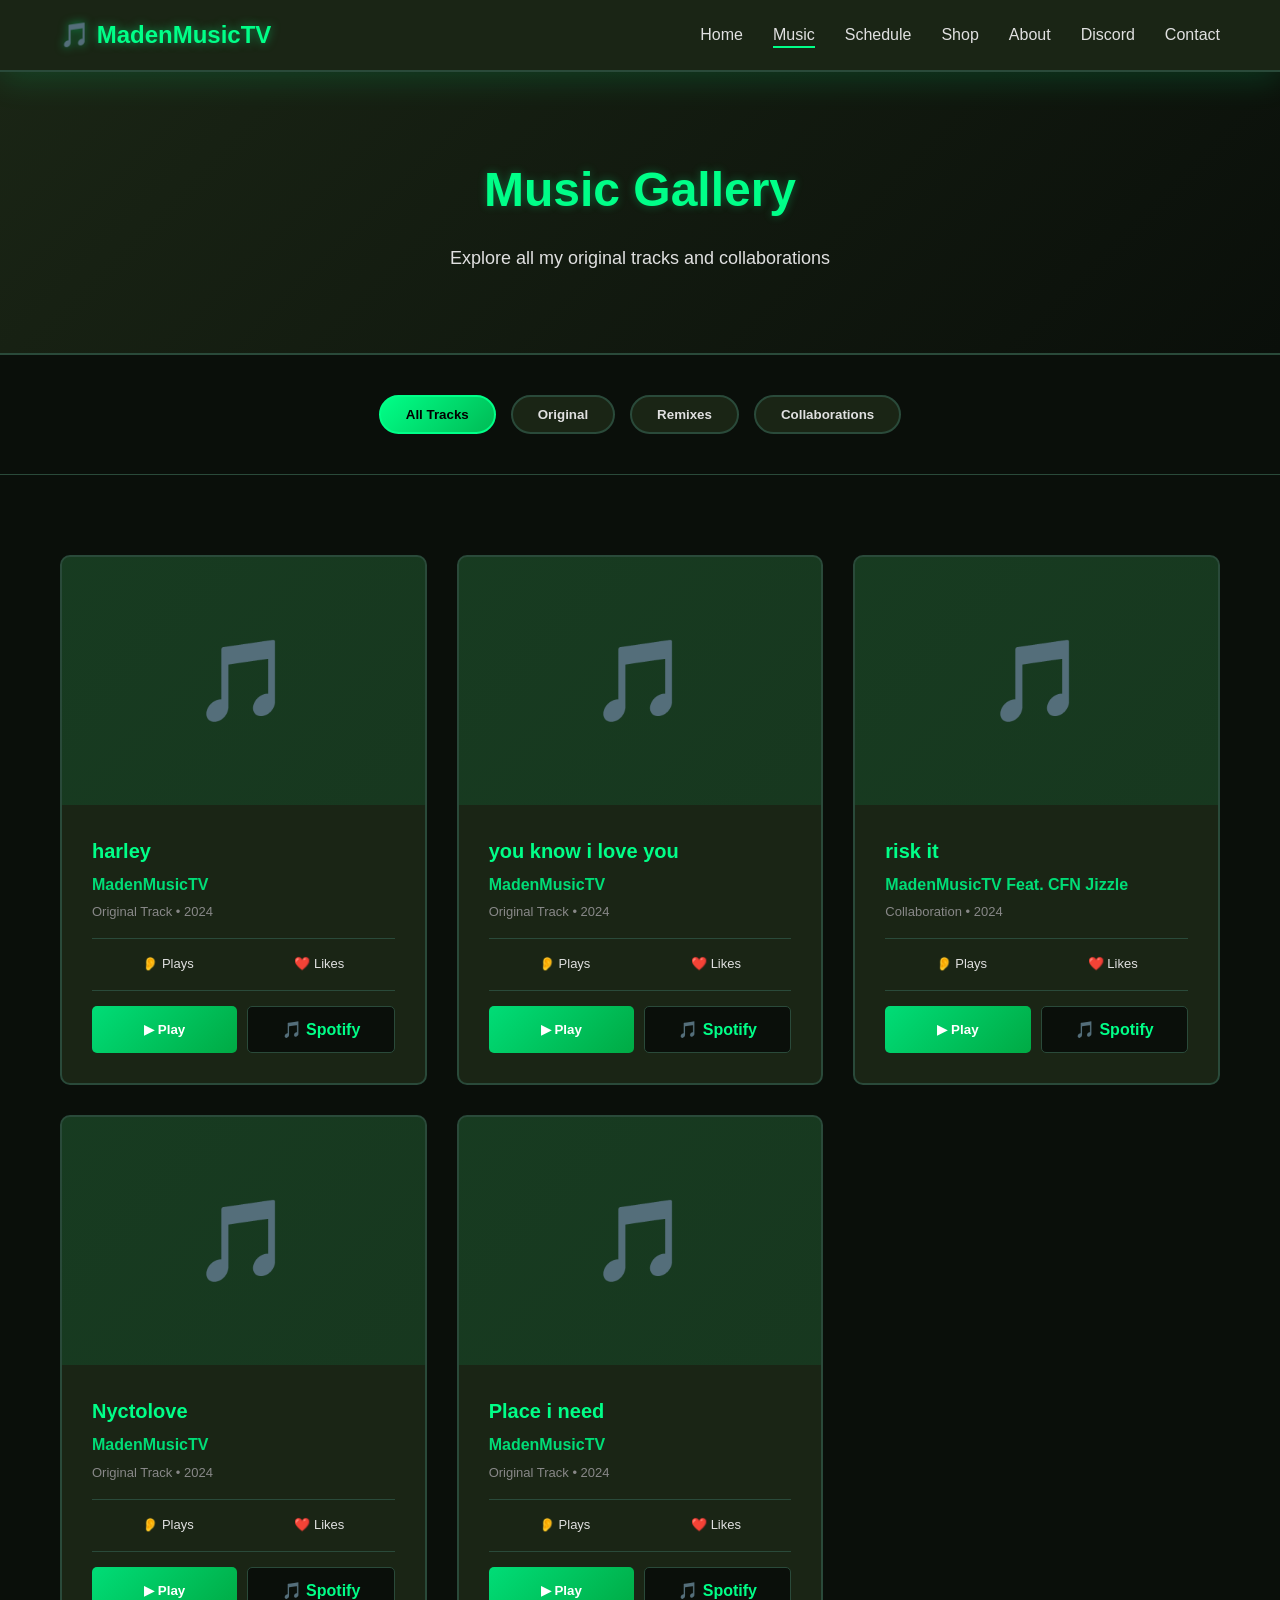
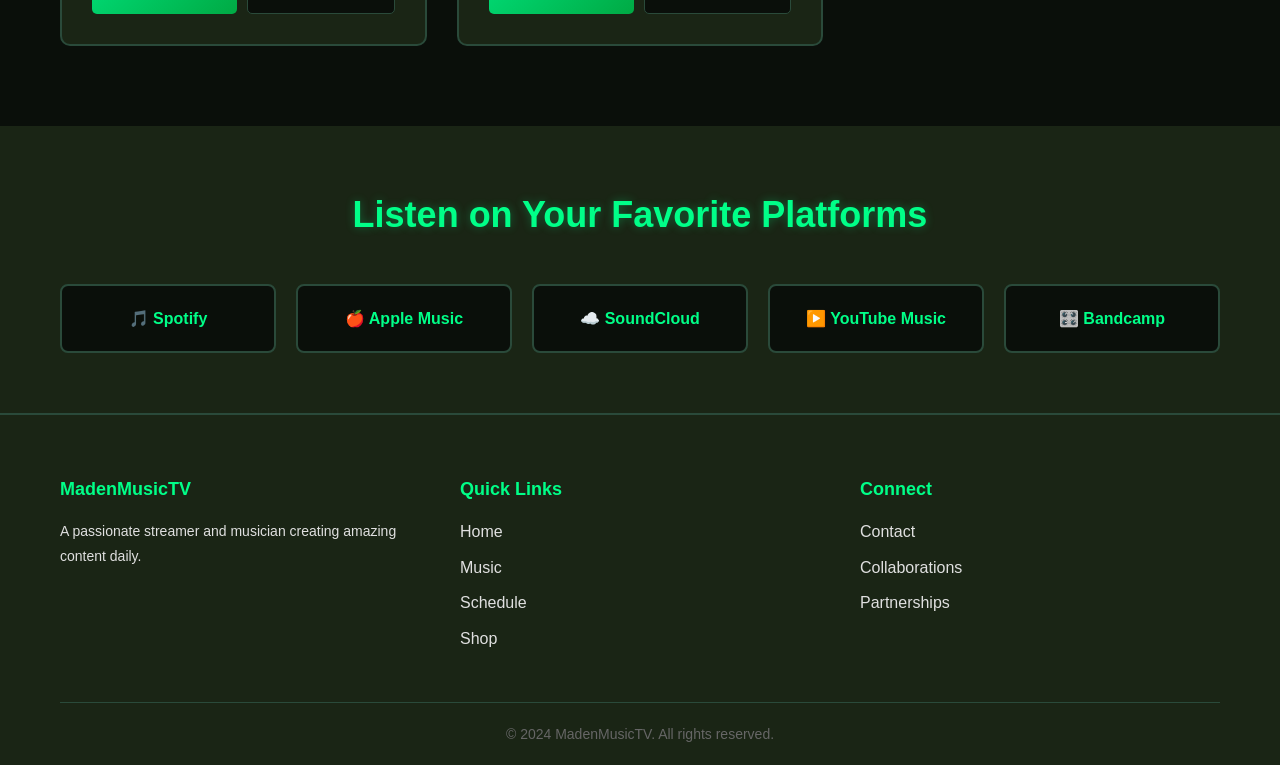
==== pages/music.html @ ec25c345 "Update music page with 5 songs and add Instagram photo gallery to About page" ====
<!DOCTYPE html>
<html lang="en">
<head>
    <meta charset="UTF-8">
    <meta name="viewport" content="width=device-width, initial-scale=1.0">
    <title>Music Gallery - MadenMusicTV</title>
    <link rel="stylesheet" href="../css/style.css">
    <link rel="stylesheet" href="../css/pages.css">
</head>
<body>
    <!-- Navigation -->
    <nav class="navbar">
        <div class="nav-container">
            <div class="logo">
                <h1>🎵 MadenMusicTV</h1>
            </div>
            <ul class="nav-menu">
                <li><a href="../index.html">Home</a></li>
                <li><a href="music.html" class="active">Music</a></li>
                <li><a href="schedule.html">Schedule</a></li>
                <li><a href="shop.html">Shop</a></li>
                <li><a href="about.html">About</a></li>
                <li><a href="discord.html">Discord</a></li>
                <li><a href="contact.html">Contact</a></li>
            </ul>
            <div class="hamburger">
                <span></span>
                <span></span>
                <span></span>
            </div>
        </div>
    </nav>

    <!-- Page Header -->
    <section class="page-header">
        <div class="container">
            <h1>Music Gallery</h1>
            <p>Explore all my original tracks and collaborations</p>
        </div>
    </section>

    <!-- Filter Section -->
    <section class="filter-section">
        <div class="container">
            <div class="filter-controls">
                <button class="filter-btn active" data-filter="all">All Tracks</button>
                <button class="filter-btn" data-filter="original">Original</button>
                <button class="filter-btn" data-filter="remix">Remixes</button>
                <button class="filter-btn" data-filter="collaboration">Collaborations</button>
            </div>
        </div>
    </section>

    <!-- Music Gallery -->
    <section class="music-gallery">
        <div class="container">
            <div class="music-grid-large">
                <!-- Track 1 -->
                <div class="track-card" data-category="original">
                    <div class="track-cover">🎵</div>
                    <div class="track-info">
                        <h3>harley</h3>
                        <p class="artist">MadenMusicTV</p>
                        <p class="genre">Original Track • 2024</p>
                        <div class="track-stats">
                            <span>👂 Plays</span>
                            <span>❤️ Likes</span>
                        </div>
                        <div class="track-controls">
                            <button class="play-btn-large">▶ Play</button>
                            <a href="https://open.spotify.com/artist/5vwLJTEvZmA0BPz9VSmF7D" target="_blank" class="download-btn">🎵 Spotify</a>
                        </div>
                    </div>
                </div>

                <!-- Track 2 -->
                <div class="track-card" data-category="original">
                    <div class="track-cover">🎵</div>
                    <div class="track-info">
                        <h3>you know i love you</h3>
                        <p class="artist">MadenMusicTV</p>
                        <p class="genre">Original Track • 2024</p>
                        <div class="track-stats">
                            <span>👂 Plays</span>
                            <span>❤️ Likes</span>
                        </div>
                        <div class="track-controls">
                            <button class="play-btn-large">▶ Play</button>
                            <a href="https://open.spotify.com/artist/5vwLJTEvZmA0BPz9VSmF7D" target="_blank" class="download-btn">🎵 Spotify</a>
                        </div>
                    </div>
                </div>

                <!-- Track 3 -->
                <div class="track-card" data-category="collaboration">
                    <div class="track-cover">🎵</div>
                    <div class="track-info">
                        <h3>risk it</h3>
                        <p class="artist">MadenMusicTV Feat. CFN Jizzle</p>
                        <p class="genre">Collaboration • 2024</p>
                        <div class="track-stats">
                            <span>👂 Plays</span>
                            <span>❤️ Likes</span>
                        </div>
                        <div class="track-controls">
                            <button class="play-btn-large">▶ Play</button>
                            <a href="https://open.spotify.com/artist/5vwLJTEvZmA0BPz9VSmF7D" target="_blank" class="download-btn">🎵 Spotify</a>
                        </div>
                    </div>
                </div>

                <!-- Track 4 -->
                <div class="track-card" data-category="original">
                    <div class="track-cover">🎵</div>
                    <div class="track-info">
                        <h3>Nyctolove</h3>
                        <p class="artist">MadenMusicTV</p>
                        <p class="genre">Original Track • 2024</p>
                        <div class="track-stats">
                            <span>👂 Plays</span>
                            <span>❤️ Likes</span>
                        </div>
                        <div class="track-controls">
                            <button class="play-btn-large">▶ Play</button>
                            <a href="https://open.spotify.com/artist/5vwLJTEvZmA0BPz9VSmF7D" target="_blank" class="download-btn">🎵 Spotify</a>
                        </div>
                    </div>
                </div>

                <!-- Track 5 -->
                <div class="track-card" data-category="original">
                    <div class="track-cover">🎵</div>
                    <div class="track-info">
                        <h3>Place i need</h3>
                        <p class="artist">MadenMusicTV</p>
                        <p class="genre">Original Track • 2024</p>
                        <div class="track-stats">
                            <span>👂 Plays</span>
                            <span>❤️ Likes</span>
                        </div>
                        <div class="track-controls">
                            <button class="play-btn-large">▶ Play</button>
                            <a href="https://open.spotify.com/artist/5vwLJTEvZmA0BPz9VSmF7D" target="_blank" class="download-btn">🎵 Spotify</a>
                        </div>
                    </div>
                </div>
            </div>
        </div>
    </section>

    <!-- Streaming Platforms -->
    <section class="streaming-platforms">
        <div class="container">
            <h2>Listen on Your Favorite Platforms</h2>
            <div class="platform-links">
                <a href="https://open.spotify.com/artist/5vwLJTEvZmA0BPz9VSmF7D?si=AZBgcPd_Q3CdWpQUlWEuKA" target="_blank" class="platform-btn">🎵 Spotify</a>
                <a href="https://apple.com/music" target="_blank" class="platform-btn">🍎 Apple Music</a>
                <a href="https://soundcloud.com" target="_blank" class="platform-btn">☁️ SoundCloud</a>
                <a href="https://youtube.com" target="_blank" class="platform-btn">▶️ YouTube Music</a>
                <a href="https://bandcamp.com" target="_blank" class="platform-btn">🎛️ Bandcamp</a>
            </div>
        </div>
    </section>

    <!-- Footer -->
    <footer class="footer">
        <div class="container">
            <div class="footer-content">
                <div class="footer-section">
                    <h4>MadenMusicTV</h4>
                    <p>A passionate streamer and musician creating amazing content daily.</p>
                </div>
                <div class="footer-section">
                    <h4>Quick Links</h4>
                    <ul>
                        <li><a href="../index.html">Home</a></li>
                        <li><a href="music.html">Music</a></li>
                        <li><a href="schedule.html">Schedule</a></li>
                        <li><a href="shop.html">Shop</a></li>
                    </ul>
                </div>
                <div class="footer-section">
                    <h4>Connect</h4>
                    <ul>
                        <li><a href="contact.html">Contact</a></li>
                        <li><a href="#">Collaborations</a></li>
                        <li><a href="#">Partnerships</a></li>
                    </ul>
                </div>
            </div>
            <div class="footer-bottom">
                <p>&copy; 2024 MadenMusicTV. All rights reserved.</p>
            </div>
        </div>
    </footer>

    <script src="../js/script.js"></script>
    <script src="../js/music-filter.js"></script>
</body>
</html>
---- css/style.css ----
/* ==========================================
   DARK GAMING THEME - MadenMusicTV
   ========================================== */

* {
    margin: 0;
    padding: 0;
    box-sizing: border-box;
}

:root {
    --primary-color: #00ff88;
    --primary-dark: #00bb55;
    --secondary-color: #00dd77;
    --secondary-dark: #00aa44;
    --dark-bg: #0a0f0a;
    --dark-bg-secondary: #1a2515;
    --light-text: #e0e0e0;
    --accent-text: #00ff88;
    --border-color: #2a4a3a;
    --shadow: 0 8px 32px rgba(0, 255, 136, 0.15);
}

html {
    scroll-behavior: smooth;
}

body {
    font-family: 'Segoe UI', Tahoma, Geneva, Verdana, sans-serif;
    background-color: var(--dark-bg);
    color: var(--light-text);
    line-height: 1.6;
    overflow-x: hidden;
}

/* ========== UTILITIES ========== */
.container {
    max-width: 1200px;
    margin: 0 auto;
    padding: 0 20px;
}

.btn {
    display: inline-block;
    padding: 12px 30px;
    border-radius: 5px;
    text-decoration: none;
    font-weight: 600;
    transition: all 0.3s ease;
    border: none;
    cursor: pointer;
    font-size: 16px;
}

.btn-primary {
    background: linear-gradient(135deg, var(--primary-color), var(--primary-dark));
    color: #000;
    box-shadow: 0 0 20px rgba(0, 255, 136, 0.4);
}

.btn-primary:hover {
    transform: translateY(-3px);
    box-shadow: 0 0 30px rgba(0, 255, 136, 0.6);
}

.btn-secondary {
    background: linear-gradient(135deg, var(--secondary-color), var(--secondary-dark));
    color: #fff;
    box-shadow: 0 0 20px rgba(0, 221, 119, 0.4);
}

.btn-secondary:hover {
    transform: translateY(-3px);
    box-shadow: 0 0 30px rgba(0, 221, 119, 0.6);
}

/* ========== NAVIGATION ========== */
.navbar {
    background-color: var(--dark-bg-secondary);
    border-bottom: 2px solid var(--border-color);
    position: sticky;
    top: 0;
    z-index: 1000;
    box-shadow: var(--shadow);
}

.nav-container {
    max-width: 1200px;
    margin: 0 auto;
    padding: 0 20px;
    display: flex;
    justify-content: space-between;
    align-items: center;
    height: 70px;
}

.logo h1 {
    color: var(--accent-text);
    font-size: 24px;
    text-shadow: 0 0 10px rgba(0, 255, 136, 0.5);
}

.nav-menu {
    display: flex;
    list-style: none;
    gap: 30px;
}

.nav-menu a {
    color: var(--light-text);
    text-decoration: none;
    font-weight: 500;
    transition: all 0.3s ease;
    position: relative;
}

.nav-menu a::after {
    content: '';
    position: absolute;
    bottom: -5px;
    left: 0;
    width: 0;
    height: 2px;
    background: var(--primary-color);
    transition: width 0.3s ease;
}

.nav-menu a:hover::after,
.nav-menu a.active::after {
    width: 100%;
}

.nav-menu a:hover {
    color: var(--accent-text);
}

.hamburger {
    display: none;
    flex-direction: column;
    cursor: pointer;
}

.hamburger span {
    width: 25px;
    height: 3px;
    background-color: var(--primary-color);
    margin: 5px 0;
    transition: 0.3s;
}

/* ========== HERO SECTION ========== */
.hero {
    position: relative;
    height: 600px;
    display: flex;
    align-items: center;
    justify-content: center;
    overflow: hidden;
    background: linear-gradient(135deg, var(--dark-bg), var(--dark-bg-secondary));
}

.hero::before {
    content: '';
    position: absolute;
    top: 0;
    left: 0;
    right: 0;
    bottom: 0;
    background: 
        radial-gradient(circle at 20% 50%, rgba(0, 255, 136, 0.1) 0%, transparent 50%),
        radial-gradient(circle at 80% 80%, rgba(0, 221, 119, 0.1) 0%, transparent 50%);
    pointer-events: none;
    animation: gradientShift 15s ease infinite;
}

@keyframes gradientShift {
    0%, 100% { opacity: 1; }
    50% { opacity: 0.8; }
}

.hero-content {
    position: relative;
    z-index: 2;
    text-align: center;
    max-width: 800px;
}

.hero-content h1 {
    font-size: 64px;
    margin-bottom: 20px;
    color: var(--accent-text);
    text-shadow: 0 0 20px rgba(0, 255, 136, 0.5);
    animation: slideInDown 0.8s ease;
}

.hero-content p {
    font-size: 24px;
    margin-bottom: 40px;
    color: var(--light-text);
    animation: slideInUp 0.8s ease 0.2s both;
}

.hero-buttons {
    display: flex;
    gap: 20px;
    justify-content: center;
    animation: slideInUp 0.8s ease 0.4s both;
}

@keyframes slideInDown {
    from {
        opacity: 0;
        transform: translateY(-30px);
    }
    to {
        opacity: 1;
        transform: translateY(0);
    }
}

@keyframes slideInUp {
    from {
        opacity: 0;
        transform: translateY(30px);
    }
    to {
        opacity: 1;
        transform: translateY(0);
    }
}

/* ========== LIVE STREAM SECTION ========== */
.live-stream {
    padding: 80px 0;
    background-color: var(--dark-bg);
}

.live-stream h2 {
    font-size: 48px;
    margin-bottom: 60px;
    text-align: center;
    color: var(--accent-text);
    text-shadow: 0 0 10px rgba(0, 255, 136, 0.3);
}

.live-container {
    display: grid;
    grid-template-columns: 1fr 1fr;
    gap: 40px;
    align-items: center;
}

.live-embed {
    position: relative;
    width: 100%;
    padding-bottom: 56.25%;
    background-color: var(--dark-bg-secondary);
    border: 2px solid var(--border-color);
    border-radius: 10px;
    overflow: hidden;
    box-shadow: var(--shadow);
}

.placeholder-embed {
    position: absolute;
    top: 0;
    left: 0;
    width: 100%;
    height: 100%;
    display: flex;
    flex-direction: column;
    justify-content: center;
    align-items: center;
    text-align: center;
    background: linear-gradient(135deg, var(--dark-bg-secondary), var(--dark-bg));
    font-size: 24px;
}

.live-info h3 {
    font-size: 28px;
    color: var(--accent-text);
    margin-bottom: 15px;
}

.live-info p {
    margin-bottom: 20px;
    font-size: 16px;
}

.next-stream-time {
    color: var(--secondary-color);
    font-weight: 600;
    font-size: 18px;
}

.live-info h4 {
    margin-top: 30px;
    margin-bottom: 15px;
    color: var(--light-text);
}

.live-info ul {
    list-style: none;
    margin-bottom: 30px;
}

.live-info li {
    padding: 8px 0;
    color: var(--light-text);
}

.social-links-inline {
    display: flex;
    gap: 15px;
}

.social-btn {
    padding: 10px 20px;
    background-color: var(--dark-bg-secondary);
    color: var(--accent-text);
    border: 1px solid var(--border-color);
    border-radius: 5px;
    text-decoration: none;
    transition: all 0.3s ease;
    display: inline-block;
}

.social-btn:hover {
    background-color: var(--primary-color);
    color: #000;
    border-color: var(--primary-color);
}

/* ========== FEATURED MUSIC SECTION ========== */
.featured-music {
    padding: 80px 0;
    background-color: var(--dark-bg-secondary);
}

.featured-music h2 {
    font-size: 48px;
    margin-bottom: 60px;
    text-align: center;
    color: var(--accent-text);
    text-shadow: 0 0 10px rgba(0, 217, 255, 0.3);
}

.music-grid {
    display: grid;
    grid-template-columns: repeat(auto-fit, minmax(280px, 1fr));
    gap: 30px;
    margin-bottom: 60px;
}

.music-card {
    background-color: var(--dark-bg);
    border: 2px solid var(--border-color);
    border-radius: 10px;
    padding: 30px;
    text-align: center;
    transition: all 0.3s ease;
    box-shadow: 0 4px 15px rgba(0, 0, 0, 0.3);
}

.music-card:hover {
    border-color: var(--primary-color);
    transform: translateY(-10px);
    box-shadow: var(--shadow);
}

.music-cover {
    font-size: 80px;
    margin-bottom: 20px;
    display: flex;
    align-items: center;
    justify-content: center;
    height: 200px;
    background: linear-gradient(135deg, rgba(0, 217, 255, 0.1), rgba(255, 0, 110, 0.1));
    border-radius: 8px;
    margin-bottom: 30px;
}

.music-card h3 {
    font-size: 20px;
    margin-bottom: 10px;
    color: var(--accent-text);
}

.music-card p {
    color: #888;
    margin-bottom: 20px;
    font-size: 14px;
}

.music-controls {
    display: flex;
    gap: 10px;
    flex-direction: column;
}

.play-btn {
    padding: 10px 20px;
    background: linear-gradient(135deg, var(--secondary-color), var(--secondary-dark));
    color: #fff;
    border: none;
    border-radius: 5px;
    cursor: pointer;
    font-weight: 600;
    transition: all 0.3s ease;
}

.play-btn:hover {
    transform: scale(1.05);
    box-shadow: 0 0 15px rgba(255, 0, 110, 0.4);
}

.more-link {
    color: var(--accent-text);
    text-decoration: none;
    font-size: 14px;
    transition: all 0.3s ease;
}

.more-link:hover {
    color: var(--primary-color);
}

.view-all-btn {
    text-align: center;
}

/* ========== STATS SECTION ========== */
.stats {
    padding: 80px 0;
    background: linear-gradient(135deg, var(--dark-bg), var(--dark-bg-secondary));
}

.stats .container {
    display: grid;
    grid-template-columns: repeat(auto-fit, minmax(200px, 1fr));
    gap: 30px;
}

.stat-card {
    text-align: center;
    padding: 40px 20px;
    background-color: var(--dark-bg-secondary);
    border: 2px solid var(--border-color);
    border-radius: 10px;
    transition: all 0.3s ease;
}

.stat-card:hover {
    border-color: var(--primary-color);
    transform: translateY(-5px);
    box-shadow: var(--shadow);
}

.stat-card h3 {
    font-size: 42px;
    color: var(--primary-color);
    margin-bottom: 10px;
    text-shadow: 0 0 15px rgba(0, 217, 255, 0.3);
}

.stat-card p {
    color: var(--light-text);
    font-size: 16px;
}

/* ========== SOCIAL SECTION ========== */
.social-section {
    padding: 80px 0;
    background-color: var(--dark-bg);
}

.social-section h2 {
    font-size: 48px;
    margin-bottom: 60px;
    text-align: center;
    color: var(--accent-text);
    text-shadow: 0 0 10px rgba(0, 217, 255, 0.3);
}

.social-links {
    display: grid;
    grid-template-columns: repeat(auto-fit, minmax(150px, 1fr));
    gap: 20px;
}

.social-icon {
    display: flex;
    align-items: center;
    justify-content: center;
    padding: 30px;
    background-color: var(--dark-bg-secondary);
    border: 2px solid var(--border-color);
    border-radius: 10px;
    text-decoration: none;
    color: var(--accent-text);
    font-weight: 600;
    transition: all 0.3s ease;
}

.social-icon:hover {
    background: linear-gradient(135deg, var(--primary-color), var(--secondary-color));
    color: #fff;
    border-color: var(--primary-color);
    transform: translateY(-5px);
    box-shadow: var(--shadow);
}

.social-icon span {
    font-size: 16px;
}

/* ========== CTA SECTION ========== */
.cta {
    padding: 80px 0;
    background: linear-gradient(135deg, var(--dark-bg-secondary), var(--dark-bg));
    text-align: center;
}

.cta h2 {
    font-size: 48px;
    margin-bottom: 20px;
    color: var(--accent-text);
    text-shadow: 0 0 10px rgba(0, 217, 255, 0.3);
}

.cta p {
    font-size: 20px;
    margin-bottom: 40px;
    color: var(--light-text);
}

.cta-buttons {
    display: flex;
    gap: 20px;
    justify-content: center;
    flex-wrap: wrap;
}

/* ========== FOOTER ========== */
.footer {
    background-color: var(--dark-bg-secondary);
    border-top: 2px solid var(--border-color);
    padding: 60px 0 20px;
}

.footer-content {
    display: grid;
    grid-template-columns: repeat(auto-fit, minmax(250px, 1fr));
    gap: 40px;
    margin-bottom: 40px;
}

.footer-section h4 {
    color: var(--accent-text);
    margin-bottom: 15px;
    font-size: 18px;
}

.footer-section p {
    color: var(--light-text);
    font-size: 14px;
    line-height: 1.8;
}

.footer-section ul {
    list-style: none;
}

.footer-section ul li {
    margin-bottom: 10px;
}

.footer-section ul li a {
    color: var(--light-text);
    text-decoration: none;
    transition: all 0.3s ease;
}

.footer-section ul li a:hover {
    color: var(--accent-text);
}

.footer-bottom {
    border-top: 1px solid var(--border-color);
    padding-top: 20px;
    text-align: center;
    color: #666;
    font-size: 14px;
}

/* ========== RESPONSIVE DESIGN ========== */
@media (max-width: 768px) {
    .nav-menu {
        gap: 15px;
        font-size: 14px;
    }

    .hamburger {
        display: flex;
    }

    .nav-menu {
        position: absolute;
        left: -100%;
        top: 70px;
        flex-direction: column;
        background-color: var(--dark-bg-secondary);
        width: 100%;
        text-align: center;
        transition: 0.3s;
        list-style: none;
        padding: 20px 0;
    }

    .nav-menu.active {
        left: 0;
    }

    .hero-content h1 {
        font-size: 42px;
    }

    .hero-content p {
        font-size: 18px;
    }

    .hero-buttons {
        flex-direction: column;
    }

    .live-container {
        grid-template-columns: 1fr;
    }

    .live-stream h2,
    .featured-music h2,
    .social-section h2,
    .cta h2 {
        font-size: 36px;
    }

    .music-grid {
        grid-template-columns: 1fr;
    }

    .social-links {
        grid-template-columns: repeat(2, 1fr);
    }

    .cta-buttons {
        flex-direction: column;
    }

    .cta-buttons .btn {
        width: 100%;
    }

    .hero {
        height: 400px;
    }
}

@media (max-width: 480px) {
    .logo h1 {
        font-size: 18px;
    }

    .nav-menu {
        gap: 10px;
    }

    .hero-content h1 {
        font-size: 32px;
    }

    .hero-content p {
        font-size: 16px;
    }

    .live-stream h2,
    .featured-music h2,
    .social-section h2,
    .cta h2 {
        font-size: 28px;
    }

    .stat-card h3 {
        font-size: 32px;
    }

    .social-links {
        grid-template-columns: 1fr;
    }
}

/* ========== SCROLL ANIMATIONS ========== */
@keyframes fadeInUp {
    from {
        opacity: 0;
        transform: translateY(30px);
    }
    to {
        opacity: 1;
        transform: translateY(0);
    }
}

.fade-in-on-scroll {
    animation: fadeInUp 0.6s ease forwards;
    opacity: 0;
}
---- css/pages.css ----
/* ========== PAGE HEADER ========== */
.page-header {
    background: linear-gradient(135deg, var(--dark-bg-secondary), var(--dark-bg));
    padding: 80px 0;
    text-align: center;
    border-bottom: 2px solid var(--border-color);
}

.page-header h1 {
    font-size: 48px;
    color: var(--accent-text);
    margin-bottom: 15px;
    text-shadow: 0 0 10px rgba(0, 255, 136, 0.3);
}

.page-header p {
    font-size: 18px;
    color: var(--light-text);
}

/* ========== MUSIC PAGE ========== */
.filter-section {
    padding: 40px 0;
    background-color: var(--dark-bg);
    border-bottom: 1px solid var(--border-color);
}

.filter-controls {
    display: flex;
    justify-content: center;
    gap: 15px;
    flex-wrap: wrap;
}

.filter-btn {
    padding: 10px 25px;
    background-color: var(--dark-bg-secondary);
    color: var(--light-text);
    border: 2px solid var(--border-color);
    border-radius: 25px;
    cursor: pointer;
    font-weight: 600;
    transition: all 0.3s ease;
}

.filter-btn:hover,
.filter-btn.active {
    background: linear-gradient(135deg, var(--primary-color), var(--primary-dark));
    color: #000;
    border-color: var(--primary-color);
}

.music-gallery {
    padding: 80px 0;
    background-color: var(--dark-bg);
}

.music-grid-large {
    display: grid;
    grid-template-columns: repeat(auto-fill, minmax(320px, 1fr));
    gap: 30px;
}

.track-card {
    background-color: var(--dark-bg-secondary);
    border: 2px solid var(--border-color);
    border-radius: 10px;
    overflow: hidden;
    transition: all 0.3s ease;
}

.track-card:hover {
    border-color: var(--primary-color);
    transform: translateY(-10px);
    box-shadow: var(--shadow);
}

.track-cover {
    width: 100%;
    padding: 60px;
    background: linear-gradient(135deg, rgba(0, 255, 136, 0.1), rgba(0, 221, 119, 0.1));
    display: flex;
    align-items: center;
    justify-content: center;
    font-size: 80px;
    text-align: center;
}

.track-info {
    padding: 30px;
}

.track-info h3 {
    font-size: 20px;
    color: var(--accent-text);
    margin-bottom: 5px;
}

.track-info .artist {
    color: var(--secondary-color);
    font-weight: 600;
    margin-bottom: 5px;
}

.track-info .genre {
    color: #888;
    font-size: 13px;
    margin-bottom: 15px;
}

.track-stats {
    display: flex;
    justify-content: space-around;
    padding: 15px 0;
    border-top: 1px solid var(--border-color);
    border-bottom: 1px solid var(--border-color);
    margin-bottom: 15px;
    font-size: 13px;
    color: var(--light-text);
}

.track-controls {
    display: flex;
    gap: 10px;
}

.play-btn-large {
    flex: 1;
    padding: 10px;
    background: linear-gradient(135deg, var(--secondary-color), var(--secondary-dark));
    color: #fff;
    border: none;
    border-radius: 5px;
    cursor: pointer;
    font-weight: 600;
    transition: all 0.3s ease;
}

.play-btn-large:hover {
    transform: scale(1.05);
}

.download-btn {
    flex: 1;
    padding: 10px;
    background-color: var(--dark-bg);
    color: var(--accent-text);
    border: 1px solid var(--border-color);
    border-radius: 5px;
    text-decoration: none;
    display: flex;
    align-items: center;
    justify-content: center;
    font-weight: 600;
    transition: all 0.3s ease;
}

.download-btn:hover {
    background-color: var(--primary-color);
    color: #000;
    border-color: var(--primary-color);
}

.streaming-platforms {
    padding: 60px 0;
    background-color: var(--dark-bg-secondary);
    text-align: center;
}

.streaming-platforms h2 {
    font-size: 36px;
    color: var(--accent-text);
    margin-bottom: 40px;
    text-shadow: 0 0 10px rgba(0, 255, 136, 0.3);
}

.platform-links {
    display: grid;
    grid-template-columns: repeat(auto-fit, minmax(150px, 1fr));
    gap: 20px;
}

.platform-btn {
    padding: 20px;
    background-color: var(--dark-bg);
    color: var(--accent-text);
    border: 2px solid var(--border-color);
    border-radius: 8px;
    text-decoration: none;
    font-weight: 600;
    transition: all 0.3s ease;
    display: flex;
    align-items: center;
    justify-content: center;
    gap: 10px;
}

.platform-btn:hover {
    background: linear-gradient(135deg, var(--primary-color), var(--secondary-color));
    color: #fff;
    border-color: var(--primary-color);
    transform: translateY(-5px);
}

/* ========== SCHEDULE PAGE ========== */
.schedule-section {
    padding: 80px 0;
    background-color: var(--dark-bg);
}

.schedule-section h2 {
    font-size: 36px;
    color: var(--accent-text);
    margin-bottom: 50px;
    text-align: center;
    text-shadow: 0 0 10px rgba(0, 217, 255, 0.3);
}

.schedule-grid {
    display: grid;
    grid-template-columns: repeat(auto-fit, minmax(280px, 1fr));
    gap: 25px;
}

.day-card {
    background-color: var(--dark-bg-secondary);
    border: 2px solid var(--border-color);
    border-radius: 10px;
    padding: 30px;
    transition: all 0.3s ease;
}

.day-card:hover {
    border-color: var(--primary-color);
    transform: translateY(-5px);
    box-shadow: var(--shadow);
}

.day-card h3 {
    font-size: 22px;
    color: var(--accent-text);
    margin-bottom: 20px;
    text-shadow: 0 0 5px rgba(0, 217, 255, 0.2);
}

.stream-slot {
    position: relative;
    padding: 20px;
    background: linear-gradient(135deg, rgba(0, 217, 255, 0.05), rgba(255, 0, 110, 0.05));
    border: 1px solid var(--border-color);
    border-radius: 8px;
}

.stream-time {
    font-size: 24px;
    font-weight: 700;
    color: var(--primary-color);
    margin-bottom: 10px;
}

.stream-details h4 {
    color: var(--light-text);
    margin: 10px 0 5px 0;
    font-size: 16px;
}

.stream-details p {
    color: #888;
    font-size: 14px;
    margin-bottom: 10px;
}

.duration {
    display: inline-block;
    padding: 5px 10px;
    background-color: var(--dark-bg);
    color: var(--secondary-color);
    border-radius: 3px;
    font-size: 12px;
    margin-top: 10px;
}

.status {
    position: absolute;
    top: 10px;
    right: 10px;
    padding: 5px 15px;
    border-radius: 20px;
    font-size: 12px;
    font-weight: 600;
}

.status.upcoming {
    background-color: rgba(0, 217, 255, 0.2);
    color: var(--primary-color);
}

.status.live {
    background-color: rgba(255, 0, 110, 0.2);
    color: var(--secondary-color);
}

.upcoming-events {
    padding: 80px 0;
    background-color: var(--dark-bg-secondary);
}

.upcoming-events h2 {
    font-size: 36px;
    color: var(--accent-text);
    margin-bottom: 50px;
    text-align: center;
    text-shadow: 0 0 10px rgba(0, 217, 255, 0.3);
}

.events-list {
    display: grid;
    gap: 25px;
}

.event-card {
    display: grid;
    grid-template-columns: auto 1fr auto;
    gap: 30px;
    align-items: center;
    background-color: var(--dark-bg);
    border: 2px solid var(--border-color);
    border-radius: 10px;
    padding: 30px;
    transition: all 0.3s ease;
}

.event-card:hover {
    border-color: var(--primary-color);
    box-shadow: var(--shadow);
}

.event-date {
    display: flex;
    flex-direction: column;
    align-items: center;
    justify-content: center;
    width: 100px;
    height: 100px;
    background: linear-gradient(135deg, var(--primary-color), var(--secondary-color));
    border-radius: 10px;
    color: #000;
    font-weight: 700;
}

.event-date .month {
    font-size: 14px;
}

.event-date .day {
    font-size: 32px;
}

.event-info h3 {
    font-size: 20px;
    color: var(--accent-text);
    margin-bottom: 10px;
}

.event-info p {
    color: var(--light-text);
    margin-bottom: 15px;
}

.event-meta {
    display: flex;
    gap: 15px;
    font-size: 14px;
    color: #888;
}

.set-reminder {
    padding: 10px 20px;
    background: linear-gradient(135deg, var(--primary-color), var(--primary-dark));
    color: #000;
    border: none;
    border-radius: 5px;
    text-decoration: none;
    font-weight: 600;
    cursor: pointer;
    transition: all 0.3s ease;
    white-space: nowrap;
}

.set-reminder:hover {
    transform: scale(1.05);
}

.timezone-info {
    padding: 60px 0;
    background-color: var(--dark-bg);
    text-align: center;
}

.timezone-info h2 {
    font-size: 36px;
    color: var(--accent-text);
    margin-bottom: 15px;
}

.timezone-info p {
    font-size: 16px;
    margin-bottom: 30px;
}

.tz-controls {
    display: flex;
    justify-content: center;
    gap: 15px;
}

.tz-select {
    padding: 12px 20px;
    background-color: var(--dark-bg-secondary);
    color: var(--light-text);
    border: 2px solid var(--border-color);
    border-radius: 5px;
    font-size: 16px;
    cursor: pointer;
}

.notifications-cta {
    padding: 80px 0;
    background: linear-gradient(135deg, var(--dark-bg-secondary), var(--dark-bg));
    text-align: center;
}

.notifications-cta h2 {
    font-size: 36px;
    color: var(--accent-text);
    margin-bottom: 15px;
}

.notifications-cta p {
    font-size: 16px;
    margin-bottom: 40px;
}

.notification-options {
    display: flex;
    gap: 20px;
    justify-content: center;
    flex-wrap: wrap;
}

.notif-btn {
    padding: 15px 30px;
    background: linear-gradient(135deg, var(--primary-color), var(--primary-dark));
    color: #000;
    border: none;
    border-radius: 5px;
    text-decoration: none;
    font-weight: 600;
    cursor: pointer;
    transition: all 0.3s ease;
}

.notif-btn:hover {
    transform: translateY(-3px);
    box-shadow: 0 0 30px rgba(0, 217, 255, 0.6);
}

/* ========== SHOP PAGE ========== */
.shop-categories {
    padding: 40px 0;
    background-color: var(--dark-bg);
}

.coming-soon-banner {
    background: linear-gradient(135deg, rgba(0, 255, 136, 0.15), rgba(0, 221, 119, 0.15));
    border: 3px solid var(--primary-color);
    border-radius: 15px;
    padding: 40px 20px;
    text-align: center;
    margin-bottom: 30px;
    box-shadow: 0 0 30px rgba(0, 255, 136, 0.4);
}

.coming-soon-banner h2 {
    font-size: 42px;
    color: var(--primary-color);
    text-shadow: 0 0 15px rgba(0, 255, 136, 0.6);
    margin-bottom: 10px;
    font-weight: 700;
}

.coming-soon-banner p {
    font-size: 18px;
    color: var(--light-text);
}

.fortnite-code-banner {
    background: linear-gradient(135deg, rgba(0, 255, 136, 0.2), rgba(0, 221, 119, 0.2));
    border: 4px solid var(--primary-color);
    border-radius: 15px;
    padding: 30px 20px;
    text-align: center;
    margin: 20px 0 30px 0;
    box-shadow: 0 0 40px rgba(0, 255, 136, 0.5), inset 0 0 20px rgba(0, 255, 136, 0.1);
    animation: pulse-border 2s ease-in-out infinite;
}

@keyframes pulse-border {
    0%, 100% {
        box-shadow: 0 0 40px rgba(0, 255, 136, 0.5), inset 0 0 20px rgba(0, 255, 136, 0.1);
    }
    50% {
        box-shadow: 0 0 60px rgba(0, 255, 136, 0.7), inset 0 0 30px rgba(0, 255, 136, 0.2);
    }
}

.fortnite-code-banner h3 {
    font-size: 28px;
    color: var(--primary-color);
    text-shadow: 0 0 20px rgba(0, 255, 136, 0.8);
    margin-bottom: 15px;
    font-weight: 700;
}

.code-display {
    font-size: 24px;
    color: var(--accent-text);
    font-weight: 700;
    letter-spacing: 2px;
    margin-bottom: 10px;
    font-family: 'Courier New', monospace;
}

.code-display strong {
    background: linear-gradient(135deg, var(--primary-color), var(--secondary-color));
    -webkit-background-clip: text;
    -webkit-text-fill-color: transparent;
    background-clip: text;
    font-size: 28px;
}

.code-desc {
    font-size: 14px;
    color: var(--light-text);
    margin: 0;
}

.category-buttons {
    display: flex;
    justify-content: center;
    gap: 15px;
    flex-wrap: wrap;
}

.category-btn {
    padding: 10px 25px;
    background-color: var(--dark-bg-secondary);
    color: var(--light-text);
    border: 2px solid var(--border-color);
    border-radius: 25px;
    cursor: pointer;
    font-weight: 600;
    transition: all 0.3s ease;
}

.category-btn:hover,
.category-btn.active {
    background: linear-gradient(135deg, var(--primary-color), var(--primary-dark));
    color: #000;
    border-color: var(--primary-color);
}

.shop-section {
    padding: 80px 0;
    background-color: var(--dark-bg);
}

.products-grid {
    display: grid;
    grid-template-columns: repeat(auto-fill, minmax(280px, 1fr));
    gap: 30px;
}

.product-card {
    background-color: var(--dark-bg-secondary);
    border: 2px solid var(--border-color);
    border-radius: 10px;
    overflow: hidden;
    transition: all 0.3s ease;
}

.product-card:hover {
    border-color: var(--primary-color);
    transform: translateY(-10px);
    box-shadow: var(--shadow);
}

.product-image {
    width: 100%;
    padding: 50px;
    background: linear-gradient(135deg, rgba(0, 217, 255, 0.1), rgba(255, 0, 110, 0.1));
    display: flex;
    align-items: center;
    justify-content: center;
    font-size: 80px;
    text-align: center;
}

.product-info {
    padding: 25px;
}

.product-info h3 {
    font-size: 18px;
    color: var(--accent-text);
    margin-bottom: 8px;
}

.product-desc {
    color: var(--light-text);
    font-size: 13px;
    margin-bottom: 10px;
}

.product-rating {
    font-size: 13px;
    color: #ffc107;
    margin-bottom: 10px;
}

.product-price {
    font-size: 24px;
    font-weight: 700;
    color: var(--secondary-color);
    margin-bottom: 15px;
}

.product-format {
    font-size: 12px;
    color: #888;
    margin-bottom: 15px;
}

.product-colors {
    display: flex;
    gap: 10px;
    margin-bottom: 15px;
}

.color {
    width: 25px;
    height: 25px;
    border-radius: 50%;
    cursor: pointer;
    transition: all 0.3s ease;
}

.color:hover {
    transform: scale(1.2);
}

.add-to-cart-btn {
    width: 100%;
    padding: 10px;
    background: linear-gradient(135deg, var(--primary-color), var(--primary-dark));
    color: #000;
    border: none;
    border-radius: 5px;
    font-weight: 600;
    cursor: pointer;
    transition: all 0.3s ease;
}

.add-to-cart-btn:hover {
    transform: scale(1.05);
}

.featured-bundle {
    padding: 80px 0;
    background-color: var(--dark-bg-secondary);
}

.bundle-card {
    max-width: 600px;
    margin: 0 auto;
    background: linear-gradient(135deg, var(--dark-bg), var(--dark-bg-secondary));
    border: 3px solid var(--primary-color);
    border-radius: 15px;
    padding: 50px;
    text-align: center;
    box-shadow: var(--shadow);
}

.bundle-icon {
    font-size: 80px;
    margin-bottom: 20px;
}

.bundle-card h2 {
    font-size: 36px;
    color: var(--accent-text);
    margin-bottom: 15px;
    text-shadow: 0 0 10px rgba(0, 217, 255, 0.3);
}

.bundle-card p {
    font-size: 16px;
    margin-bottom: 30px;
    color: var(--light-text);
}

.bundle-items {
    list-style: none;
    text-align: left;
    margin-bottom: 30px;
    padding: 20px;
    background-color: rgba(0, 217, 255, 0.05);
    border-radius: 8px;
}

.bundle-items li {
    padding: 8px 0;
    color: var(--light-text);
    border-bottom: 1px solid var(--border-color);
}

.bundle-items li:last-child {
    border-bottom: none;
}

.bundle-pricing {
    display: flex;
    flex-direction: column;
    gap: 10px;
    margin-bottom: 30px;
    font-weight: 600;
}

.original-price {
    color: #888;
    text-decoration: line-through;
    font-size: 14px;
}

.bundle-price {
    font-size: 28px;
    color: var(--primary-color);
}

.savings {
    color: var(--secondary-color);
    font-size: 18px;
}

.bundle-btn {
    width: 100%;
    padding: 15px;
    background: linear-gradient(135deg, var(--primary-color), var(--primary-dark));
    color: #000;
    border: none;
    border-radius: 5px;
    font-size: 16px;
    font-weight: 700;
    cursor: pointer;
    transition: all 0.3s ease;
}

.bundle-btn:hover {
    transform: scale(1.05);
    box-shadow: 0 0 30px rgba(0, 217, 255, 0.6);
}

.shopping-info {
    padding: 60px 0;
    background-color: var(--dark-bg);
}

.info-grid {
    display: grid;
    grid-template-columns: repeat(auto-fit, minmax(200px, 1fr));
    gap: 30px;
}

.info-card {
    text-align: center;
    padding: 30px;
    background-color: var(--dark-bg-secondary);
    border: 2px solid var(--border-color);
    border-radius: 10px;
    transition: all 0.3s ease;
}

.info-card:hover {
    border-color: var(--primary-color);
}

.info-icon {
    font-size: 50px;
    margin-bottom: 15px;
}

.info-card h3 {
    font-size: 18px;
    color: var(--accent-text);
    margin-bottom: 10px;
}

.info-card p {
    color: var(--light-text);
    font-size: 14px;
}

.cart-summary {
    padding: 40px 0;
    background-color: var(--dark-bg-secondary);
}

.cart-info {
    text-align: center;
    padding: 30px;
    background-color: var(--dark-bg);
    border: 2px solid var(--border-color);
    border-radius: 10px;
}

.cart-info h3 {
    font-size: 24px;
    color: var(--accent-text);
    margin-bottom: 15px;
}

.cart-info p {
    margin-bottom: 20px;
    color: var(--light-text);
}

.checkout-btn {
    padding: 15px 40px;
    background: linear-gradient(135deg, var(--primary-color), var(--primary-dark));
    color: #000;
    border: none;
    border-radius: 5px;
    font-weight: 600;
    cursor: pointer;
    transition: all 0.3s ease;
}

.checkout-btn:hover {
    transform: translateY(-3px);
    box-shadow: 0 0 30px rgba(0, 217, 255, 0.6);
}

/* ========== CONTACT PAGE ========== */
.contact-section {
    padding: 80px 0;
    background-color: var(--dark-bg);
}

.contact-grid {
    display: grid;
    grid-template-columns: 1fr 1fr;
    gap: 50px;
}

.contact-form-wrapper h2,
.contact-info-wrapper h2 {
    font-size: 28px;
    color: var(--accent-text);
    margin-bottom: 30px;
}

.contact-form {
    display: flex;
    flex-direction: column;
    gap: 20px;
}

.form-group {
    display: flex;
    flex-direction: column;
}

.form-group label {
    color: var(--light-text);
    font-weight: 600;
    margin-bottom: 8px;
}

.form-group input,
.form-group textarea,
.form-group select {
    padding: 12px;
    background-color: var(--dark-bg-secondary);
    color: var(--light-text);
    border: 2px solid var(--border-color);
    border-radius: 5px;
    font-size: 14px;
    font-family: inherit;
    transition: all 0.3s ease;
}

.form-group input:focus,
.form-group textarea:focus,
.form-group select:focus {
    outline: none;
    border-color: var(--primary-color);
    box-shadow: 0 0 10px rgba(0, 217, 255, 0.2);
}

.form-group.checkbox {
    flex-direction: row;
    align-items: center;
    gap: 10px;
}

.form-group.checkbox input {
    width: 20px;
    height: 20px;
    cursor: pointer;
}

.form-group.checkbox label {
    margin: 0;
}

.contact-form button {
    margin-top: 10px;
}

.contact-info-wrapper {
    display: flex;
    flex-direction: column;
    gap: 25px;
}

.contact-info-card {
    background-color: var(--dark-bg-secondary);
    border: 2px solid var(--border-color);
    border-radius: 10px;
    padding: 25px;
    transition: all 0.3s ease;
}

.contact-info-card:hover {
    border-color: var(--primary-color);
    box-shadow: var(--shadow);
}

.info-icon {
    font-size: 40px;
    margin-bottom: 15px;
}

.contact-info-card h3 {
    font-size: 18px;
    color: var(--accent-text);
    margin-bottom: 10px;
}

.contact-info-card p {
    color: var(--light-text);
    margin-bottom: 10px;
}

.contact-info-card a {
    color: var(--primary-color);
    text-decoration: none;
    font-weight: 600;
    transition: all 0.3s ease;
}

.contact-info-card a:hover {
    color: var(--secondary-color);
}

.info-desc {
    color: #888 !important;
    font-size: 13px;
}

.social-links-contact {
    display: flex;
    gap: 10px;
    flex-wrap: wrap;
}

.social-links-contact a {
    padding: 8px 15px;
    background-color: var(--dark-bg);
    border: 1px solid var(--border-color);
    border-radius: 5px;
    display: inline-block;
}

.social-links-contact a:hover {
    background-color: var(--primary-color);
    color: #000 !important;
    border-color: var(--primary-color);
}

.collab-types {
    list-style: none;
    color: var(--light-text);
}

.collab-types li {
    padding: 8px 0;
}

.faq-section {
    padding: 80px 0;
    background-color: var(--dark-bg-secondary);
}

.faq-section h2 {
    font-size: 36px;
    color: var(--accent-text);
    margin-bottom: 50px;
    text-align: center;
    text-shadow: 0 0 10px rgba(0, 217, 255, 0.3);
}

.faq-grid {
    display: grid;
    grid-template-columns: repeat(auto-fit, minmax(300px, 1fr));
    gap: 30px;
}

.faq-item {
    background-color: var(--dark-bg);
    border: 2px solid var(--border-color);
    border-radius: 10px;
    padding: 25px;
    transition: all 0.3s ease;
}

.faq-item:hover {
    border-color: var(--primary-color);
    box-shadow: var(--shadow);
}

.faq-item h3 {
    color: var(--accent-text);
    margin-bottom: 15px;
    font-size: 16px;
}

.faq-item p {
    color: var(--light-text);
    font-size: 14px;
    line-height: 1.8;
}

.response-guarantee {
    padding: 80px 0;
    background: linear-gradient(135deg, var(--dark-bg), var(--dark-bg-secondary));
    text-align: center;
    border: 2px solid var(--border-color);
}

.response-guarantee h2 {
    font-size: 36px;
    color: var(--accent-text);
    margin-bottom: 15px;
    text-shadow: 0 0 10px rgba(0, 217, 255, 0.3);
}

.response-guarantee p {
    font-size: 16px;
    margin-bottom: 40px;
    color: var(--light-text);
}

.guarantee-badges {
    display: flex;
    justify-content: center;
    gap: 20px;
    flex-wrap: wrap;
}

.badge {
    padding: 15px 30px;
    background: linear-gradient(135deg, var(--primary-color), var(--primary-dark));
    color: #000;
    border-radius: 25px;
    font-weight: 600;
}

/* ========== ABOUT PAGE ========== */
.about-section {
    padding: 80px 0;
    background-color: var(--dark-bg);
}

.about-content {
    display: grid;
    grid-template-columns: 1fr 1fr;
    gap: 60px;
    align-items: center;
}

.about-image {
    display: flex;
    justify-content: center;
}

.profile-image {
    width: 100%;
    max-width: 400px;
    border: 3px solid var(--primary-color);
    border-radius: 15px;
    box-shadow: 0 0 30px rgba(0, 255, 136, 0.4);
    transition: all 0.3s ease;
}

.profile-image:hover {
    transform: scale(1.05);
    box-shadow: 0 0 50px rgba(0, 255, 136, 0.6);
}

.about-text h2 {
    font-size: 36px;
    color: var(--accent-text);
    margin-bottom: 20px;
    text-shadow: 0 0 10px rgba(0, 255, 136, 0.3);
}

.about-text h3 {
    font-size: 22px;
    color: var(--primary-color);
    margin-top: 25px;
    margin-bottom: 15px;
}

.about-text p {
    color: var(--light-text);
    line-height: 1.8;
    margin-bottom: 20px;
    font-size: 16px;
}

.about-stats {
    display: grid;
    grid-template-columns: repeat(2, 1fr);
    gap: 20px;
    margin-top: 40px;
    padding-top: 30px;
    border-top: 2px solid var(--border-color);
}

.stat {
    text-align: center;
    padding: 20px;
    background-color: var(--dark-bg-secondary);
    border: 2px solid var(--border-color);
    border-radius: 10px;
    transition: all 0.3s ease;
}

.stat:hover {
    border-color: var(--primary-color);
    background-color: rgba(0, 255, 136, 0.1);
}

.stat-number {
    font-size: 40px;
    margin-bottom: 10px;
}

.stat-label {
    color: var(--accent-text);
    font-weight: 600;
}

.about-cta {
    padding: 80px 0;
    background: linear-gradient(135deg, var(--dark-bg-secondary), var(--dark-bg));
    text-align: center;
}

.about-cta h2 {
    font-size: 36px;
    color: var(--accent-text);
    margin-bottom: 15px;
    text-shadow: 0 0 10px rgba(0, 255, 136, 0.3);
}

.about-cta p {
    font-size: 18px;
    color: var(--light-text);
    margin-bottom: 30px;
}

/* ========== PHOTO GALLERY ========== */
.photo-gallery-section {
    padding: 80px 0;
    background-color: var(--dark-bg-secondary);
}

.photo-gallery-section h2 {
    font-size: 36px;
    color: var(--accent-text);
    margin-bottom: 15px;
    text-align: center;
    text-shadow: 0 0 10px rgba(0, 255, 136, 0.3);
}

.photo-gallery-section > .container > p {
    text-align: center;
    color: var(--light-text);
    margin-bottom: 50px;
    font-size: 16px;
}

.instagram-gallery {
    display: grid;
    grid-template-columns: repeat(auto-fit, minmax(250px, 1fr));
    gap: 20px;
    margin-bottom: 50px;
}

.gallery-item {
    position: relative;
    width: 100%;
    padding-bottom: 100%;
    overflow: hidden;
    border-radius: 12px;
    border: 3px solid var(--border-color);
    cursor: pointer;
    transition: all 0.3s ease;
}

.gallery-item:hover {
    border-color: var(--primary-color);
    transform: scale(1.05);
}

.gallery-item img {
    position: absolute;
    top: 0;
    left: 0;
    width: 100%;
    height: 100%;
    object-fit: cover;
    transition: all 0.3s ease;
}

.gallery-item:hover img {
    filter: brightness(0.5);
}

.gallery-placeholder {
    position: absolute;
    top: 0;
    left: 0;
    width: 100%;
    height: 100%;
    display: flex;
    flex-direction: column;
    align-items: center;
    justify-content: center;
    background: linear-gradient(135deg, rgba(0, 255, 136, 0.1), rgba(0, 221, 119, 0.1));
    color: var(--accent-text);
    text-align: center;
    padding: 20px;
    font-size: 28px;
}

.gallery-placeholder p {
    color: var(--light-text);
    font-size: 16px;
    margin: 5px 0;
}

.gallery-placeholder p:first-child {
    font-size: 28px;
    color: var(--accent-text);
}

.gallery-overlay {
    position: absolute;
    top: 0;
    left: 0;
    width: 100%;
    height: 100%;
    display: flex;
    align-items: center;
    justify-content: center;
    background: rgba(0, 0, 0, 0.7);
    opacity: 0;
    transition: opacity 0.3s ease;
}

.gallery-item:hover .gallery-overlay {
    opacity: 1;
}

.gallery-overlay a {
    padding: 12px 25px;
    background: linear-gradient(135deg, var(--primary-color), var(--primary-dark));
    color: #000;
    text-decoration: none;
    border-radius: 5px;
    font-weight: 600;
    transition: all 0.3s ease;
}

.gallery-overlay a:hover {
    transform: scale(1.1);
}

.instagram-cta {
    text-align: center;
    padding: 40px;
    background-color: var(--dark-bg);
    border: 3px solid var(--primary-color);
    border-radius: 15px;
    box-shadow: 0 0 30px rgba(0, 255, 136, 0.3);
}

.instagram-cta h3 {
    font-size: 32px;
    color: var(--accent-text);
    margin-bottom: 10px;
    text-shadow: 0 0 10px rgba(0, 255, 136, 0.4);
}

.instagram-cta p {
    font-size: 16px;
    color: var(--light-text);
    margin-bottom: 20px;
}

.instagram-cta .btn {
    display: inline-block;
}

/* ========== DISCORD PAGE ========== */
.discord-section {
    padding: 80px 0;
    background-color: var(--dark-bg);
}

.discord-content {
    display: grid;
    grid-template-columns: 1fr 1fr;
    gap: 50px;
    align-items: start;
}

.discord-info h2 {
    font-size: 32px;
    color: var(--accent-text);
    margin-bottom: 20px;
    text-shadow: 0 0 10px rgba(0, 255, 136, 0.3);
}

.discord-info p {
    color: var(--light-text);
    line-height: 1.8;
    margin-bottom: 25px;
    font-size: 16px;
}

.discord-info h3 {
    font-size: 20px;
    color: var(--primary-color);
    margin-top: 25px;
    margin-bottom: 15px;
}

.discord-features {
    list-style: none;
    color: var(--light-text);
}

.discord-features li {
    padding: 12px 0;
    border-bottom: 1px solid var(--border-color);
    font-size: 15px;
}

.discord-features li:last-child {
    border-bottom: none;
}

.discord-features strong {
    color: var(--accent-text);
}

.discord-join {
    display: flex;
    align-items: center;
    justify-content: center;
}

.discord-card {
    background: linear-gradient(135deg, rgba(0, 255, 136, 0.1), rgba(0, 221, 119, 0.1));
    border: 3px solid var(--primary-color);
    border-radius: 15px;
    padding: 40px;
    text-align: center;
    box-shadow: 0 0 30px rgba(0, 255, 136, 0.3);
    width: 100%;
    max-width: 400px;
}

.discord-icon {
    font-size: 60px;
    margin-bottom: 20px;
}

.discord-card h3 {
    font-size: 24px;
    color: var(--accent-text);
    margin-bottom: 15px;
}

.discord-card p {
    color: var(--light-text);
    margin-bottom: 25px;
    font-size: 15px;
}

.discord-btn {
    display: inline-block;
    padding: 15px 30px;
    background: linear-gradient(135deg, var(--primary-color), var(--primary-dark));
    color: #000;
    border: none;
    border-radius: 8px;
    text-decoration: none;
    font-weight: 700;
    font-size: 16px;
    cursor: pointer;
    transition: all 0.3s ease;
    margin-bottom: 20px;
}

.discord-btn:hover {
    transform: translateY(-3px);
    box-shadow: 0 0 30px rgba(0, 255, 136, 0.6);
}

.discord-link-text {
    font-size: 12px;
    color: #888;
    word-break: break-all;
}

.discord-benefits {
    padding: 80px 0;
    background-color: var(--dark-bg-secondary);
}

.discord-benefits h2 {
    font-size: 36px;
    color: var(--accent-text);
    margin-bottom: 50px;
    text-align: center;
    text-shadow: 0 0 10px rgba(0, 255, 136, 0.3);
}

.benefits-grid {
    display: grid;
    grid-template-columns: repeat(auto-fit, minmax(250px, 1fr));
    gap: 30px;
}

.benefit-card {
    background-color: var(--dark-bg);
    border: 2px solid var(--border-color);
    border-radius: 10px;
    padding: 30px;
    text-align: center;
    transition: all 0.3s ease;
}

.benefit-card:hover {
    border-color: var(--primary-color);
    transform: translateY(-5px);
    box-shadow: 0 0 30px rgba(0, 255, 136, 0.4);
}

.benefit-icon {
    font-size: 50px;
    margin-bottom: 20px;
}

.benefit-card h3 {
    font-size: 20px;
    color: var(--accent-text);
    margin-bottom: 12px;
}

.benefit-card p {
    color: var(--light-text);
    font-size: 14px;
    line-height: 1.6;
}

.discord-rules {
    padding: 80px 0;
    background-color: var(--dark-bg);
}

.discord-rules h2 {
    font-size: 36px;
    color: var(--accent-text);
    margin-bottom: 50px;
    text-align: center;
    text-shadow: 0 0 10px rgba(0, 255, 136, 0.3);
}

.rules-content {
    max-width: 800px;
    margin: 0 auto;
    background-color: var(--dark-bg-secondary);
    border: 2px solid var(--border-color);
    border-radius: 10px;
    padding: 40px;
}

.rules-content h3 {
    font-size: 22px;
    color: var(--accent-text);
    margin-top: 30px;
    margin-bottom: 20px;
}

.rules-content h3:first-child {
    margin-top: 0;
}

.rules-content ul {
    list-style: none;
    color: var(--light-text);
}

.rules-content li {
    padding: 10px 0;
    padding-left: 25px;
    position: relative;
    line-height: 1.6;
}

.rules-content h3:nth-of-type(1) ~ ul li::before {
    content: "✗";
    position: absolute;
    left: 0;
    color: #ff4444;
    font-weight: bold;
}

.rules-content h3:nth-of-type(2) ~ ul li::before {
    content: "✓";
    position: absolute;
    left: 0;
    color: var(--primary-color);
    font-weight: bold;
}

/* ========== RESPONSIVE ADJUSTMENTS ========== */
@media (max-width: 768px) {
    .page-header h1 {
        font-size: 36px;
    }

    .about-content,
    .discord-content {
        grid-template-columns: 1fr;
    }

    .about-stats {
        grid-template-columns: 1fr;
    }

    .profile-image {
        max-width: 300px;
    }

    .discord-card {
        max-width: 100%;
    }

    .benefits-grid {
        grid-template-columns: 1fr;
    }

    .contact-grid {
        grid-template-columns: 1fr;
    }

    .event-card {
        grid-template-columns: 1fr;
        text-align: center;
    }

    .event-date {
        margin: 0 auto;
    }

    .schedule-grid {
        grid-template-columns: 1fr;
    }

    .filter-controls,
    .category-buttons {
        flex-direction: column;
    }

    .filter-btn,
    .category-btn {
        width: 100%;
    }

    .music-grid-large,
    .products-grid {
        grid-template-columns: 1fr;
    }

    .faq-grid {
        grid-template-columns: 1fr;
    }

    .guarantee-badges {
        flex-direction: column;
    }

    .badge {
        width: 100%;
    }
}
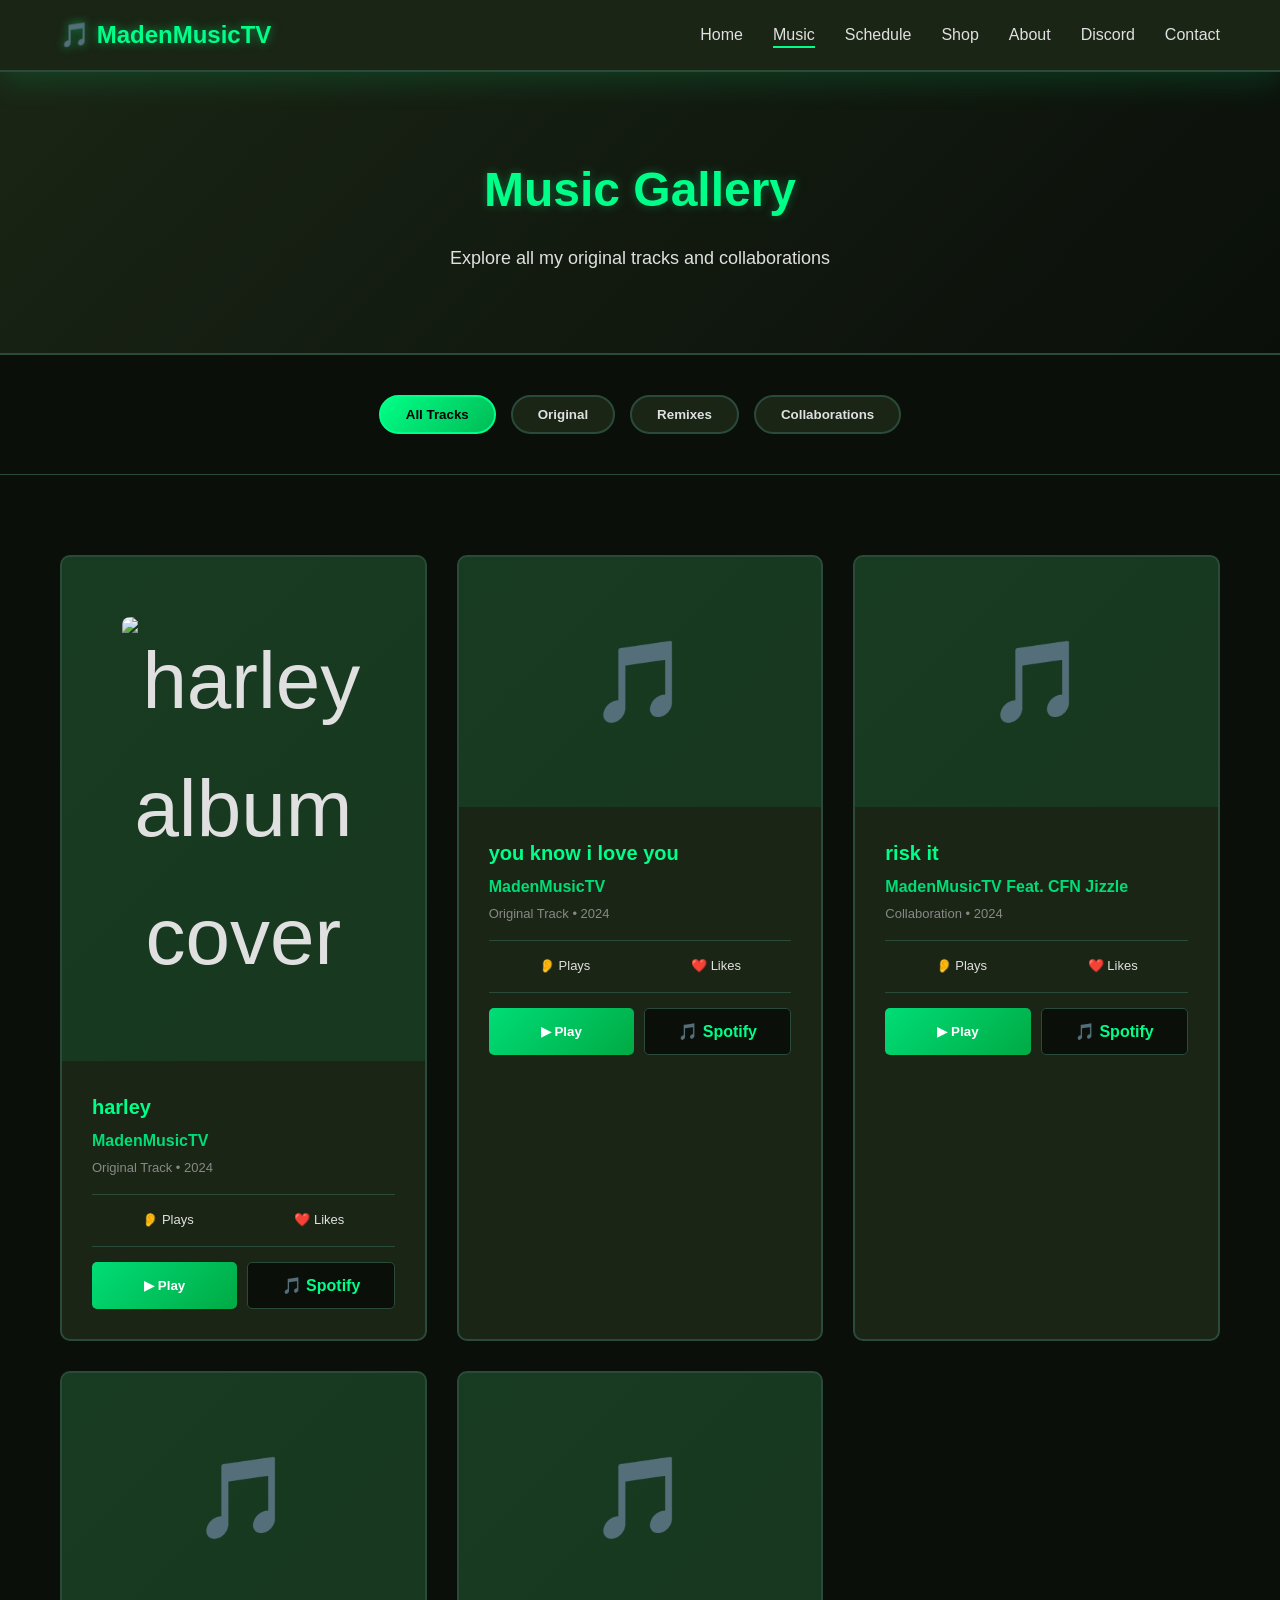
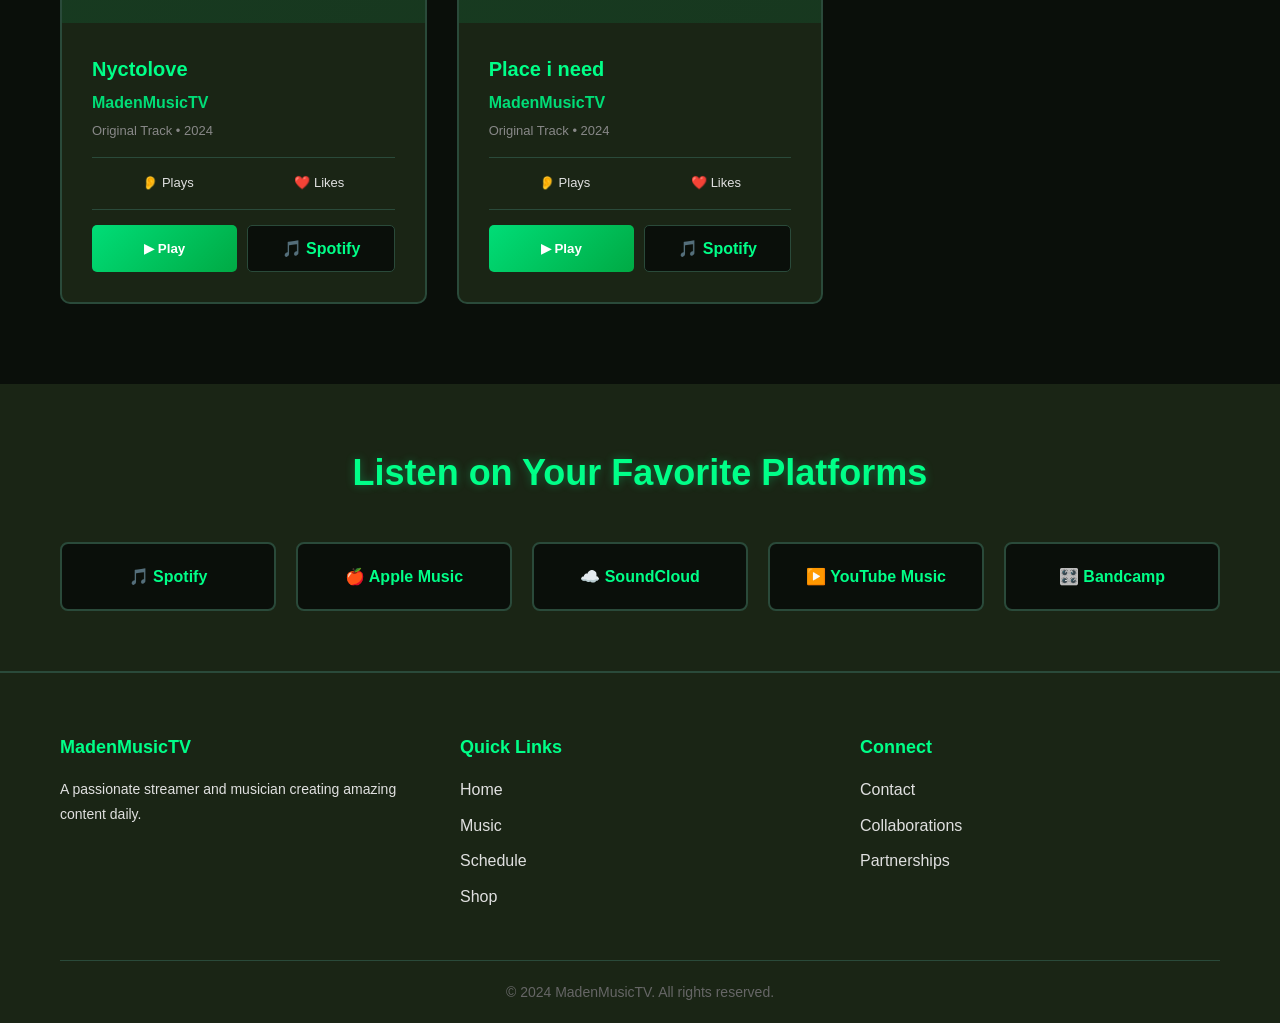
==== commit b855cfe8: "Add harley album cover image" ====
--- a/pages/music.html
+++ b/pages/music.html
@@ -57,7 +57,7 @@
             <div class="music-grid-large">
                 <!-- Track 1 -->
                 <div class="track-card" data-category="original">
-                    <div class="track-cover">🎵</div>
+                    <div class="track-cover"><img src="https://media.discordapp.net/attachments/1532829196613849419/1534992662367698996/IMG_4156.png?ex=6a7f5f51&is=6a7e0dd1&hm=6e166ef42ebe8bca7a0954432d36504a99d75edbe63e7834887a98fd1a2589a5&=&format=webp&quality=lossless" alt="harley album cover"></div>
                     <div class="track-info">
                         <h3>harley</h3>
                         <p class="artist">MadenMusicTV</p>
--- a/css/pages.css
+++ b/css/pages.css
@@ -84,6 +84,14 @@
     justify-content: center;
     font-size: 80px;
     text-align: center;
+    min-height: 250px;
+}
+
+.track-cover img {
+    width: 100%;
+    height: 100%;
+    object-fit: cover;
+    border-radius: 8px;
 }
 
 .track-info {
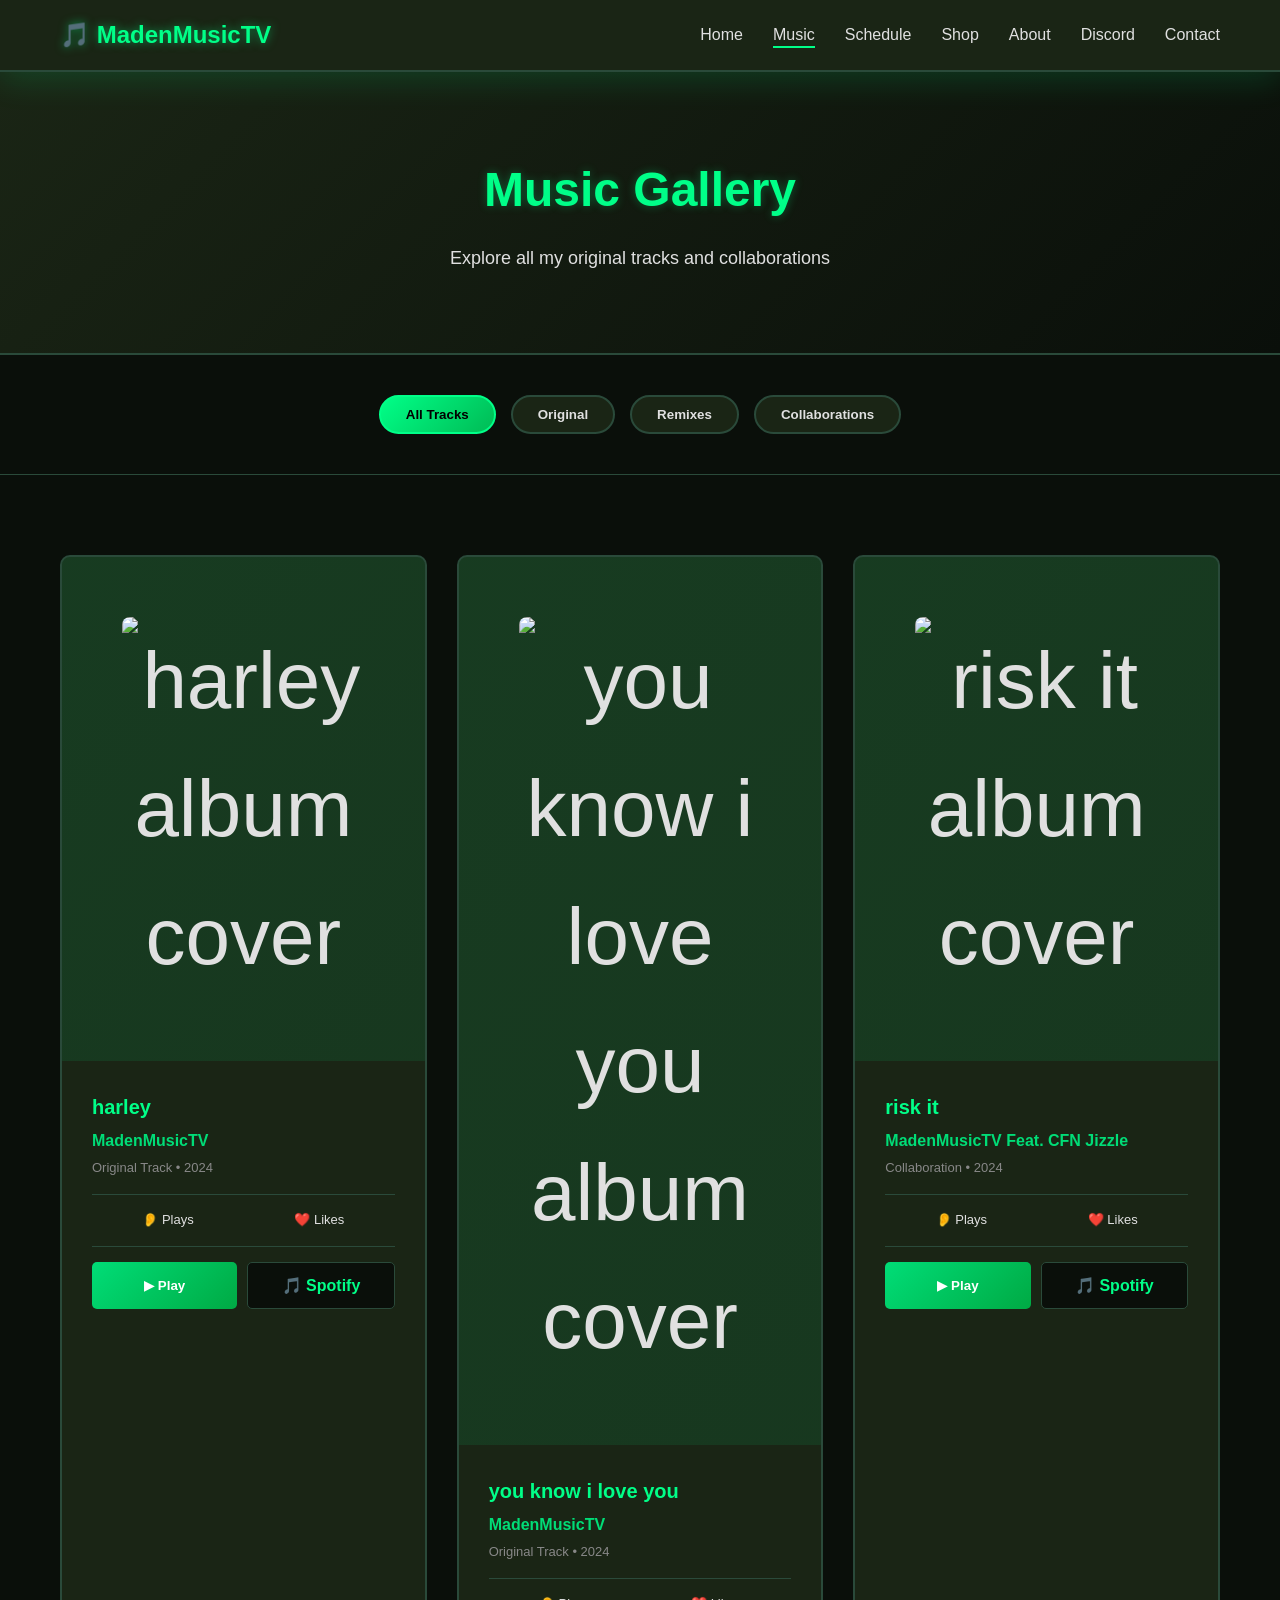
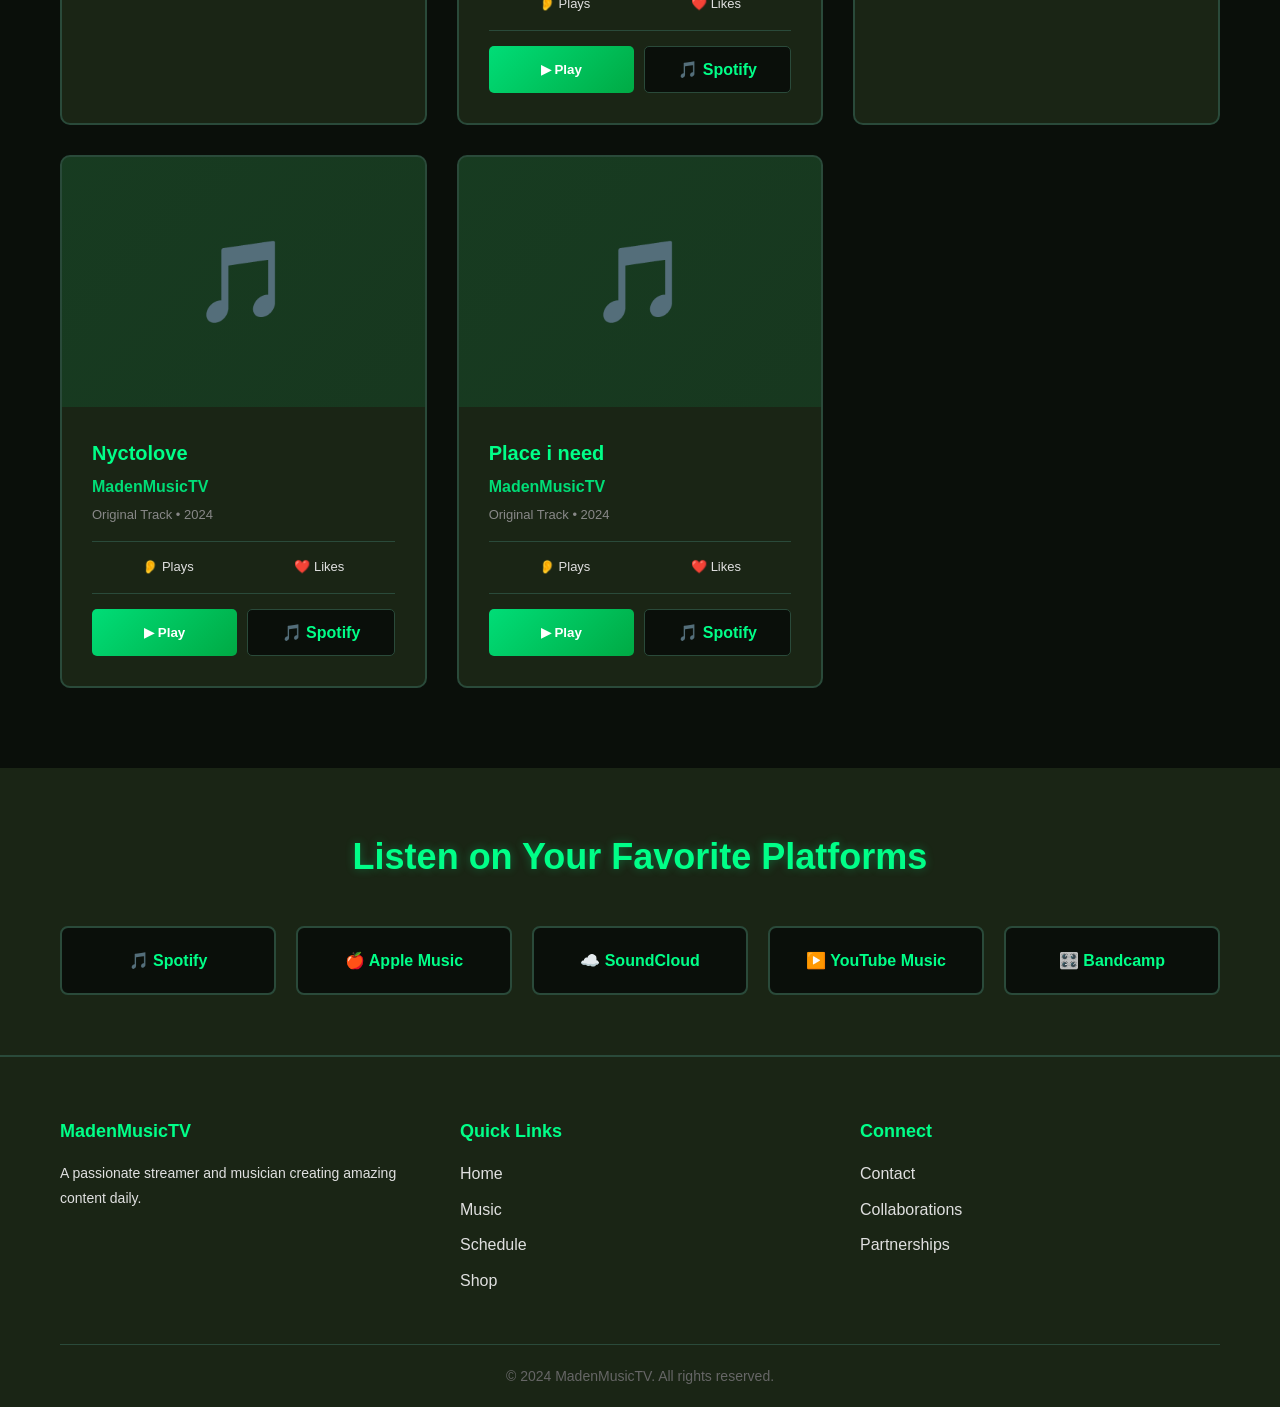
==== commit 13cce39f: "Add risk it album cover" ====
--- a/pages/music.html
+++ b/pages/music.html
@@ -75,7 +75,7 @@
 
                 <!-- Track 2 -->
                 <div class="track-card" data-category="original">
-                    <div class="track-cover">🎵</div>
+                    <div class="track-cover"><img src="https://images-ext-1.discordapp.net/external/4lisbaW1akf6ng-qbG9dZ5SuWPOI7PY7UqhECOzlXtk/https/cdn.phototourl.com/free/2026-08-10-533758ef-63dd-4985-81c1-9fc56cc96a5a.jpg?format=webp" alt="you know i love you album cover"></div>
                     <div class="track-info">
                         <h3>you know i love you</h3>
                         <p class="artist">MadenMusicTV</p>
@@ -93,7 +93,7 @@
 
                 <!-- Track 3 -->
                 <div class="track-card" data-category="collaboration">
-                    <div class="track-cover">🎵</div>
+                    <div class="track-cover"><img src="https://images-ext-1.discordapp.net/external/vCQMPQk_250E2XKI7kFfxio4xXdO8pFeU_zsgcP2FMk/https/cdn.phototourl.com/free/2026-08-10-d96143a3-699b-4476-982d-ef94e6d8cf06.jpg?format=webp" alt="risk it album cover"></div>
                     <div class="track-info">
                         <h3>risk it</h3>
                         <p class="artist">MadenMusicTV Feat. CFN Jizzle</p>
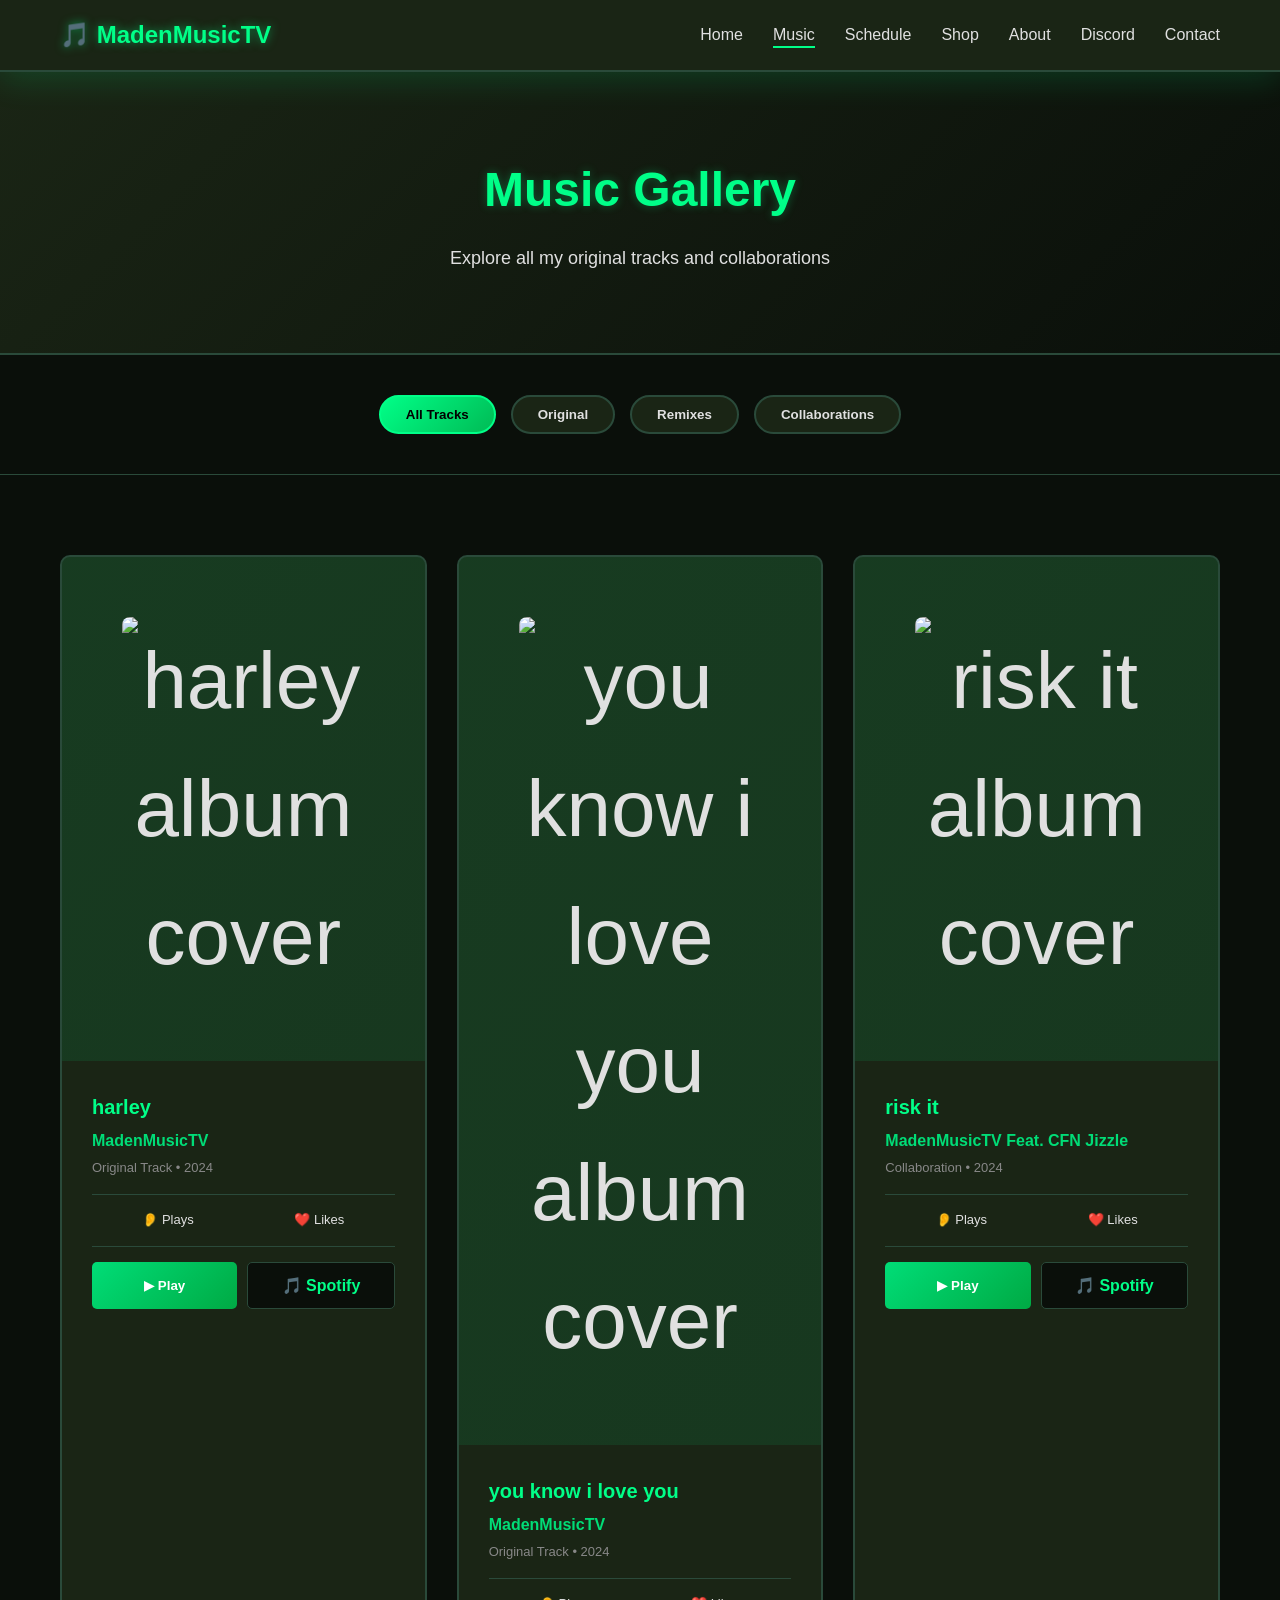
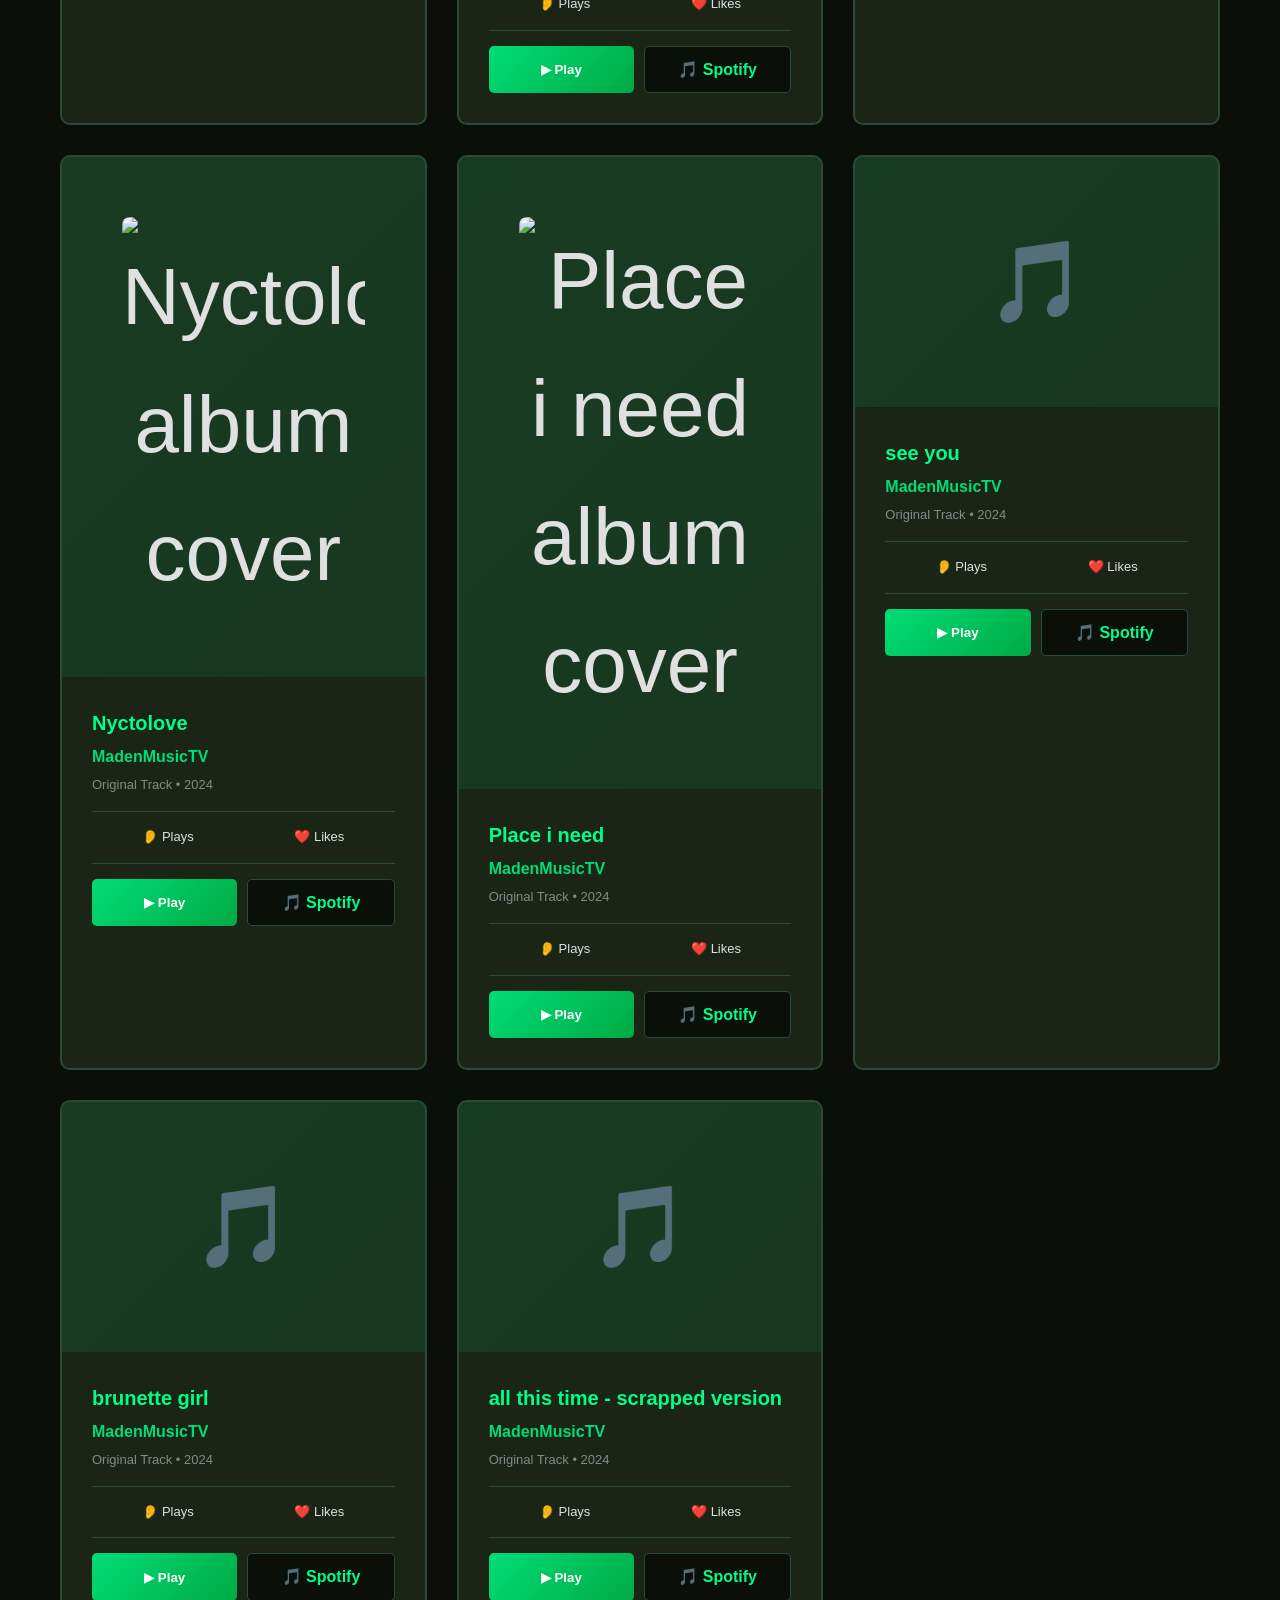
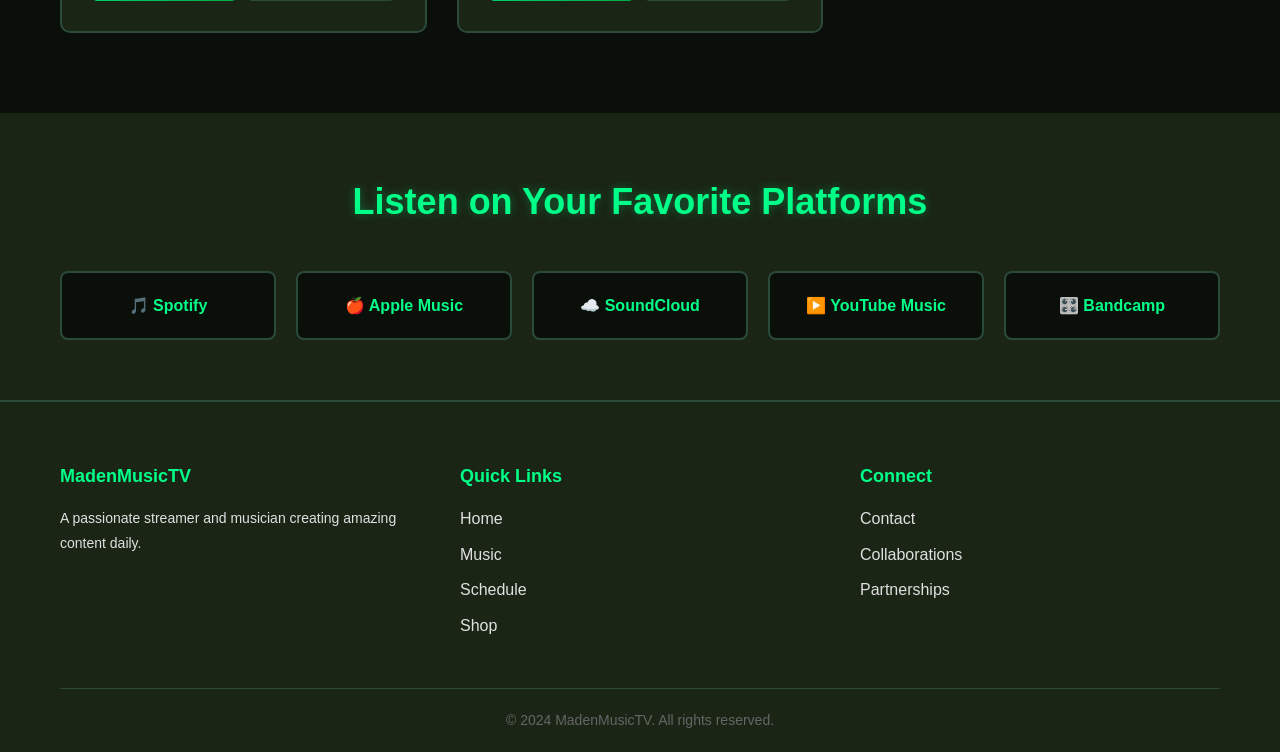
==== commit a555929c: "Add 3 new songs: see you, brunette girl, all this time - scrapped version" ====
--- a/pages/music.html
+++ b/pages/music.html
@@ -111,27 +111,81 @@
 
                 <!-- Track 4 -->
                 <div class="track-card" data-category="original">
+                    <div class="track-cover"><img src="https://images-ext-1.discordapp.net/external/xgmkNbMY5o2R5nIVrM1X94HCIL81kstZuriOU0z-jD0/https/cdn.phototourl.com/free/2026-08-10-1cece3b0-78b0-4bcc-9625-1eeec09bf2f7.jpg?format=webp" alt="Nyctolove album cover"></div>
+                    <div class="track-info">
+                        <h3>Nyctolove</h3>
+                        <p class="artist">MadenMusicTV</p>
+                        <p class="genre">Original Track • 2024</p>
+                        <div class="track-stats">
+                            <span>👂 Plays</span>
+                            <span>❤️ Likes</span>
+                        </div>
+                        <div class="track-controls">
+                            <button class="play-btn-large">▶ Play</button>
+                            <a href="https://open.spotify.com/artist/5vwLJTEvZmA0BPz9VSmF7D" target="_blank" class="download-btn">🎵 Spotify</a>
+                        </div>
+                    </div>
+                </div>
+
+                <!-- Track 5 -->
+                <div class="track-card" data-category="original">
+                    <div class="track-cover"><img src="https://images-ext-1.discordapp.net/external/U6lZeubJmlLs1XD2yUGQtleBDoyw2khpS24GlnZuAqs/https/cdn.phototourl.com/free/2026-08-10-daa36de7-590e-44a0-b2f9-8471fcb72aef.jpg?format=webp&width=640&height=640" alt="Place i need album cover"></div>
+                    <div class="track-info">
+                        <h3>Place i need</h3>
+                        <p class="artist">MadenMusicTV</p>
+                        <p class="genre">Original Track • 2024</p>
+                        <div class="track-stats">
+                            <span>👂 Plays</span>
+                            <span>❤️ Likes</span>
+                        </div>
+                        <div class="track-controls">
+                            <button class="play-btn-large">▶ Play</button>
+                            <a href="https://open.spotify.com/artist/5vwLJTEvZmA0BPz9VSmF7D" target="_blank" class="download-btn">🎵 Spotify</a>
+                        </div>
+                    </div>
+                </div>
+
+                <!-- Track 6 -->
+                <div class="track-card" data-category="original">
                     <div class="track-cover">🎵</div>
                     <div class="track-info">
-                        <h3>Nyctolove</h3>
-                        <p class="artist">MadenMusicTV</p>
-                        <p class="genre">Original Track • 2024</p>
-                        <div class="track-stats">
-                            <span>👂 Plays</span>
-                            <span>❤️ Likes</span>
-                        </div>
-                        <div class="track-controls">
-                            <button class="play-btn-large">▶ Play</button>
-                            <a href="https://open.spotify.com/artist/5vwLJTEvZmA0BPz9VSmF7D" target="_blank" class="download-btn">🎵 Spotify</a>
-                        </div>
-                    </div>
-                </div>
-
-                <!-- Track 5 -->
+                        <h3>see you</h3>
+                        <p class="artist">MadenMusicTV</p>
+                        <p class="genre">Original Track • 2024</p>
+                        <div class="track-stats">
+                            <span>👂 Plays</span>
+                            <span>❤️ Likes</span>
+                        </div>
+                        <div class="track-controls">
+                            <button class="play-btn-large">▶ Play</button>
+                            <a href="https://open.spotify.com/artist/5vwLJTEvZmA0BPz9VSmF7D" target="_blank" class="download-btn">🎵 Spotify</a>
+                        </div>
+                    </div>
+                </div>
+
+                <!-- Track 7 -->
                 <div class="track-card" data-category="original">
                     <div class="track-cover">🎵</div>
                     <div class="track-info">
-                        <h3>Place i need</h3>
+                        <h3>brunette girl</h3>
+                        <p class="artist">MadenMusicTV</p>
+                        <p class="genre">Original Track • 2024</p>
+                        <div class="track-stats">
+                            <span>👂 Plays</span>
+                            <span>❤️ Likes</span>
+                        </div>
+                        <div class="track-controls">
+                            <button class="play-btn-large">▶ Play</button>
+                            <a href="https://open.spotify.com/artist/5vwLJTEvZmA0BPz9VSmF7D" target="_blank" class="download-btn">🎵 Spotify</a>
+                        </div>
+                    </div>
+                </div>
+
+                <!-- Track 8 -->
+                <div class="track-card" data-category="original">
+                    <div class="track-cover">🎵</div>
+                    <div class="track-info">
+                        <h3>all this time - scrapped version</h3>
                         <p class="artist">MadenMusicTV</p>
                         <p class="genre">Original Track • 2024</p>
                         <div class="track-stats">
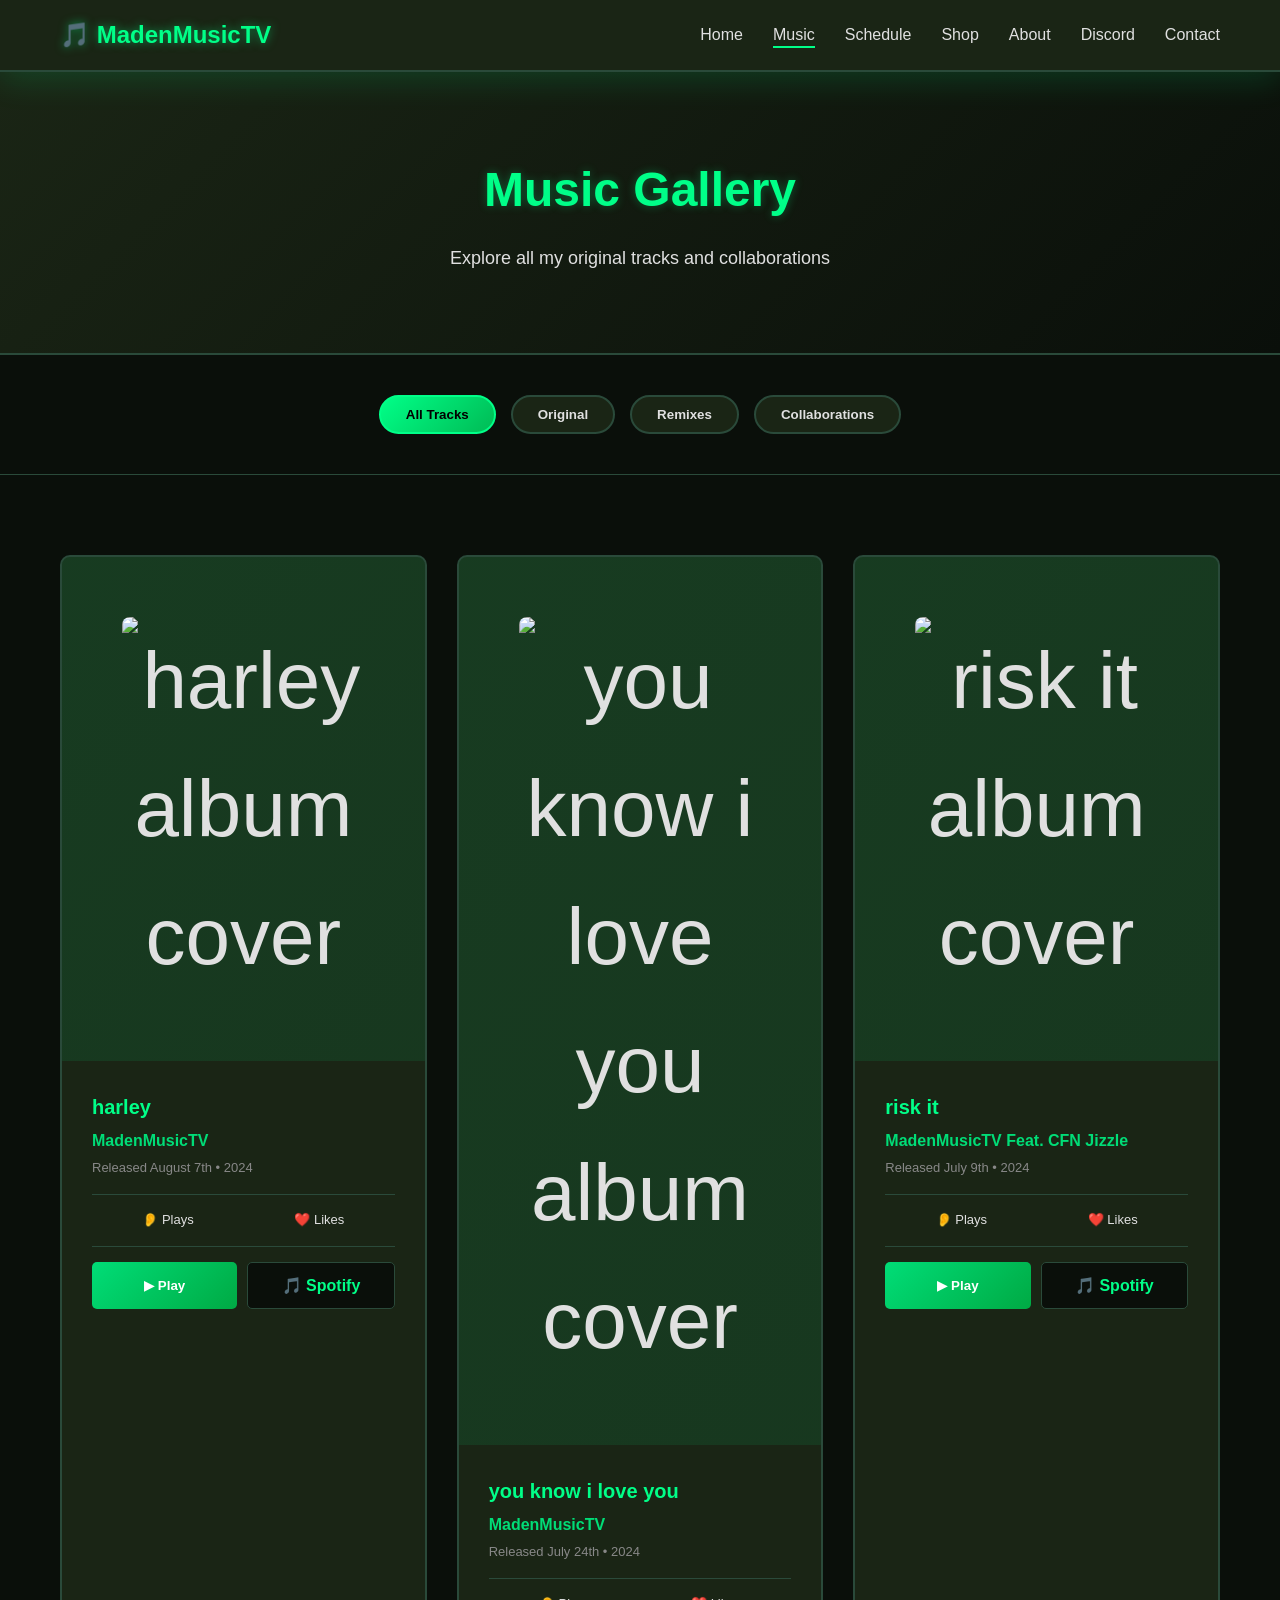
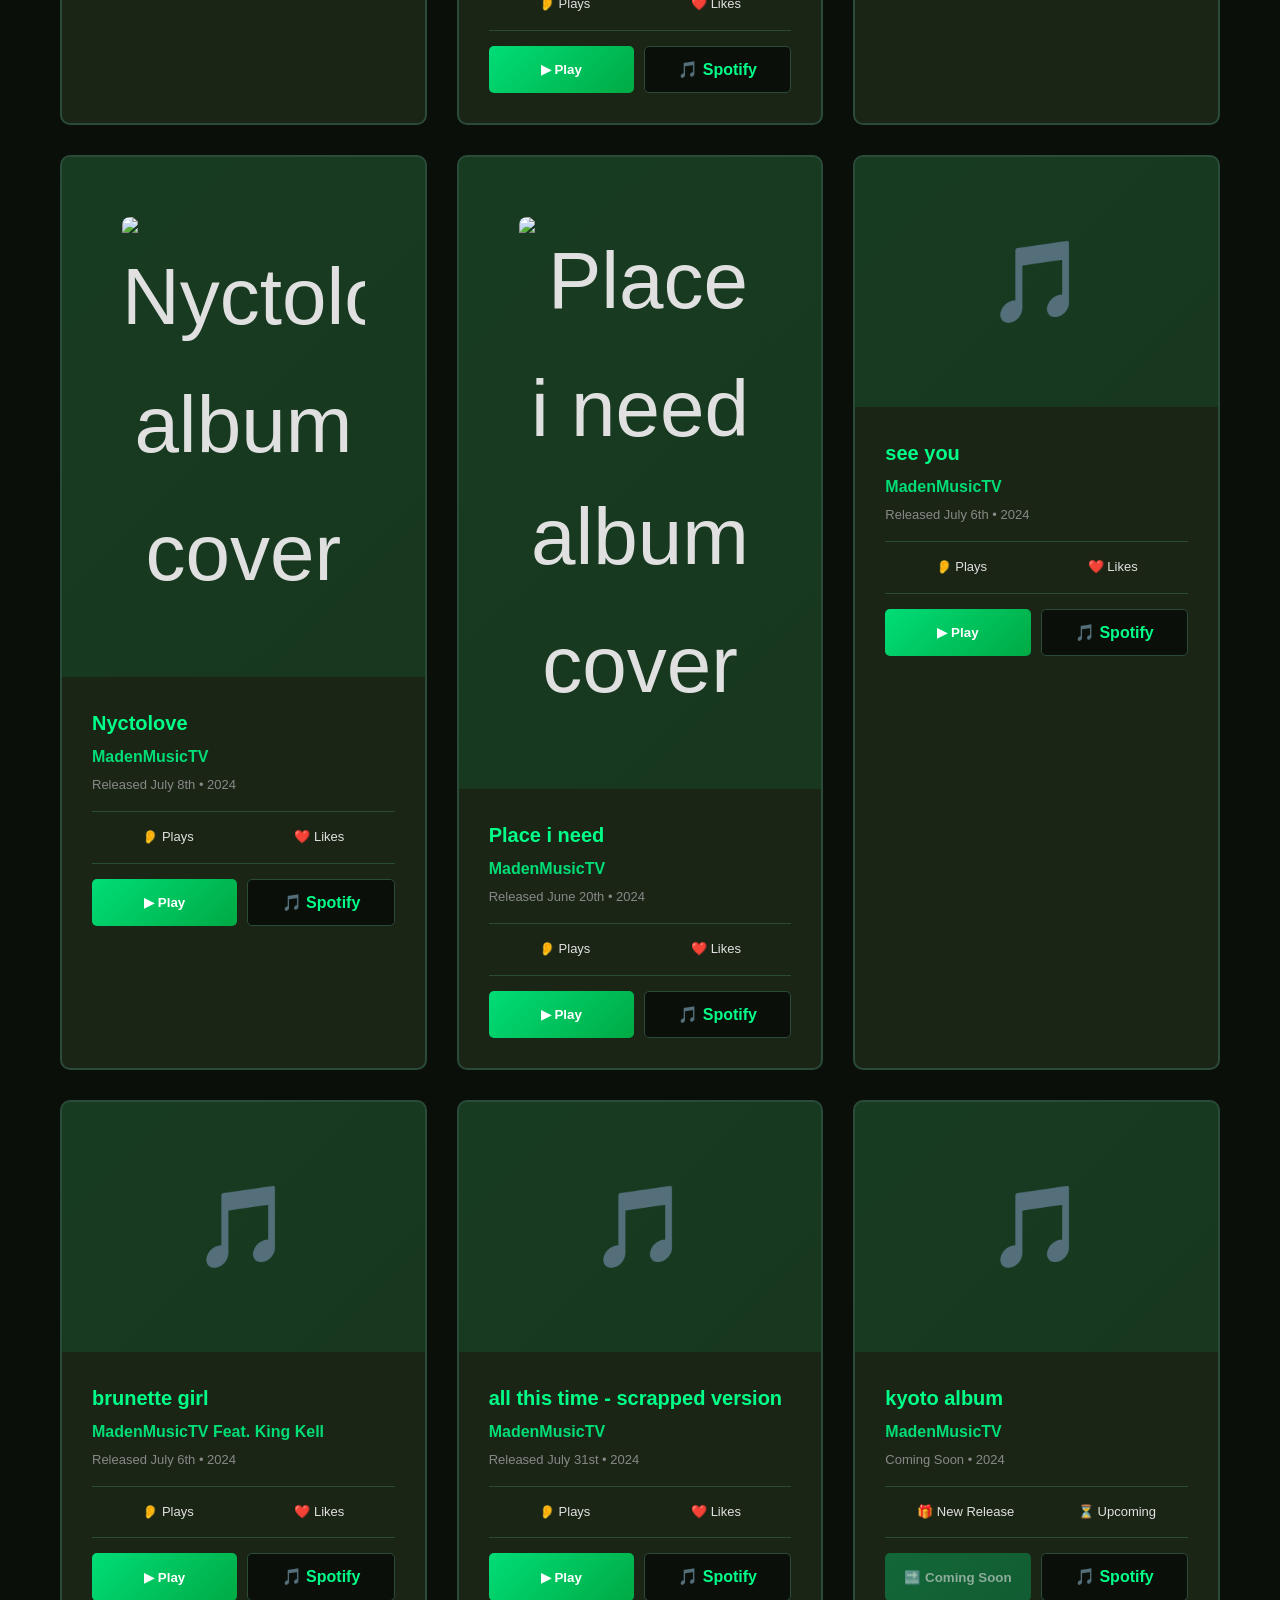
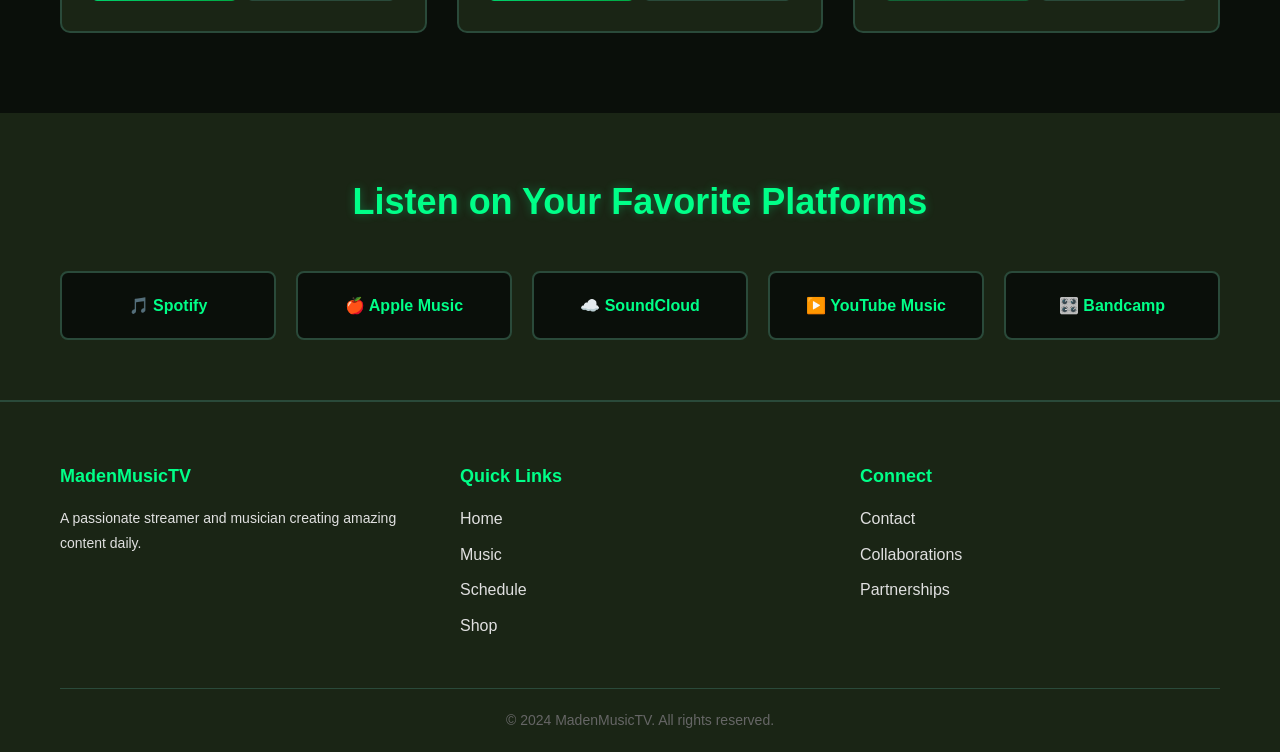
==== commit 50240de2: "Add release dates to all songs and kyoto album coming soon announcement" ====
--- a/pages/music.html
+++ b/pages/music.html
@@ -61,7 +61,7 @@
                     <div class="track-info">
                         <h3>harley</h3>
                         <p class="artist">MadenMusicTV</p>
-                        <p class="genre">Original Track • 2024</p>
+                        <p class="genre">Released August 7th • 2024</p>
                         <div class="track-stats">
                             <span>👂 Plays</span>
                             <span>❤️ Likes</span>
@@ -79,7 +79,7 @@
                     <div class="track-info">
                         <h3>you know i love you</h3>
                         <p class="artist">MadenMusicTV</p>
-                        <p class="genre">Original Track • 2024</p>
+                        <p class="genre">Released July 24th • 2024</p>
                         <div class="track-stats">
                             <span>👂 Plays</span>
                             <span>❤️ Likes</span>
@@ -97,7 +97,7 @@
                     <div class="track-info">
                         <h3>risk it</h3>
                         <p class="artist">MadenMusicTV Feat. CFN Jizzle</p>
-                        <p class="genre">Collaboration • 2024</p>
+                        <p class="genre">Released July 9th • 2024</p>
                         <div class="track-stats">
                             <span>👂 Plays</span>
                             <span>❤️ Likes</span>
@@ -115,7 +115,7 @@
                     <div class="track-info">
                         <h3>Nyctolove</h3>
                         <p class="artist">MadenMusicTV</p>
-                        <p class="genre">Original Track • 2024</p>
+                        <p class="genre">Released July 8th • 2024</p>
                         <div class="track-stats">
                             <span>👂 Plays</span>
                             <span>❤️ Likes</span>
@@ -133,7 +133,7 @@
                     <div class="track-info">
                         <h3>Place i need</h3>
                         <p class="artist">MadenMusicTV</p>
-                        <p class="genre">Original Track • 2024</p>
+                        <p class="genre">Released June 20th • 2024</p>
                         <div class="track-stats">
                             <span>👂 Plays</span>
                             <span>❤️ Likes</span>
@@ -151,7 +151,7 @@
                     <div class="track-info">
                         <h3>see you</h3>
                         <p class="artist">MadenMusicTV</p>
-                        <p class="genre">Original Track • 2024</p>
+                        <p class="genre">Released July 6th • 2024</p>
                         <div class="track-stats">
                             <span>👂 Plays</span>
                             <span>❤️ Likes</span>
@@ -168,8 +168,8 @@
                     <div class="track-cover">🎵</div>
                     <div class="track-info">
                         <h3>brunette girl</h3>
-                        <p class="artist">MadenMusicTV</p>
-                        <p class="genre">Original Track • 2024</p>
+                        <p class="artist">MadenMusicTV Feat. King Kell</p>
+                        <p class="genre">Released July 6th • 2024</p>
                         <div class="track-stats">
                             <span>👂 Plays</span>
                             <span>❤️ Likes</span>
@@ -187,13 +187,31 @@
                     <div class="track-info">
                         <h3>all this time - scrapped version</h3>
                         <p class="artist">MadenMusicTV</p>
-                        <p class="genre">Original Track • 2024</p>
-                        <div class="track-stats">
-                            <span>👂 Plays</span>
-                            <span>❤️ Likes</span>
-                        </div>
-                        <div class="track-controls">
-                            <button class="play-btn-large">▶ Play</button>
+                        <p class="genre">Released July 31st • 2024</p>
+                        <div class="track-stats">
+                            <span>👂 Plays</span>
+                            <span>❤️ Likes</span>
+                        </div>
+                        <div class="track-controls">
+                            <button class="play-btn-large">▶ Play</button>
+                            <a href="https://open.spotify.com/artist/5vwLJTEvZmA0BPz9VSmF7D" target="_blank" class="download-btn">🎵 Spotify</a>
+                        </div>
+                    </div>
+                </div>
+
+                <!-- Coming Soon Album -->
+                <div class="track-card" data-category="original">
+                    <div class="track-cover">🎵</div>
+                    <div class="track-info">
+                        <h3>kyoto album</h3>
+                        <p class="artist">MadenMusicTV</p>
+                        <p class="genre">Coming Soon • 2024</p>
+                        <div class="track-stats">
+                            <span>🎁 New Release</span>
+                            <span>⏳ Upcoming</span>
+                        </div>
+                        <div class="track-controls">
+                            <button class="play-btn-large" disabled>🔜 Coming Soon</button>
                             <a href="https://open.spotify.com/artist/5vwLJTEvZmA0BPz9VSmF7D" target="_blank" class="download-btn">🎵 Spotify</a>
                         </div>
                     </div>
--- a/css/pages.css
+++ b/css/pages.css
@@ -146,6 +146,16 @@
 
 .play-btn-large:hover {
     transform: scale(1.05);
+}
+
+.play-btn-large:disabled {
+    background: linear-gradient(135deg, rgba(0, 255, 136, 0.3), rgba(0, 221, 119, 0.3));
+    color: rgba(224, 224, 224, 0.6);
+    cursor: not-allowed;
+}
+
+.play-btn-large:disabled:hover {
+    transform: none;
 }
 
 .download-btn {
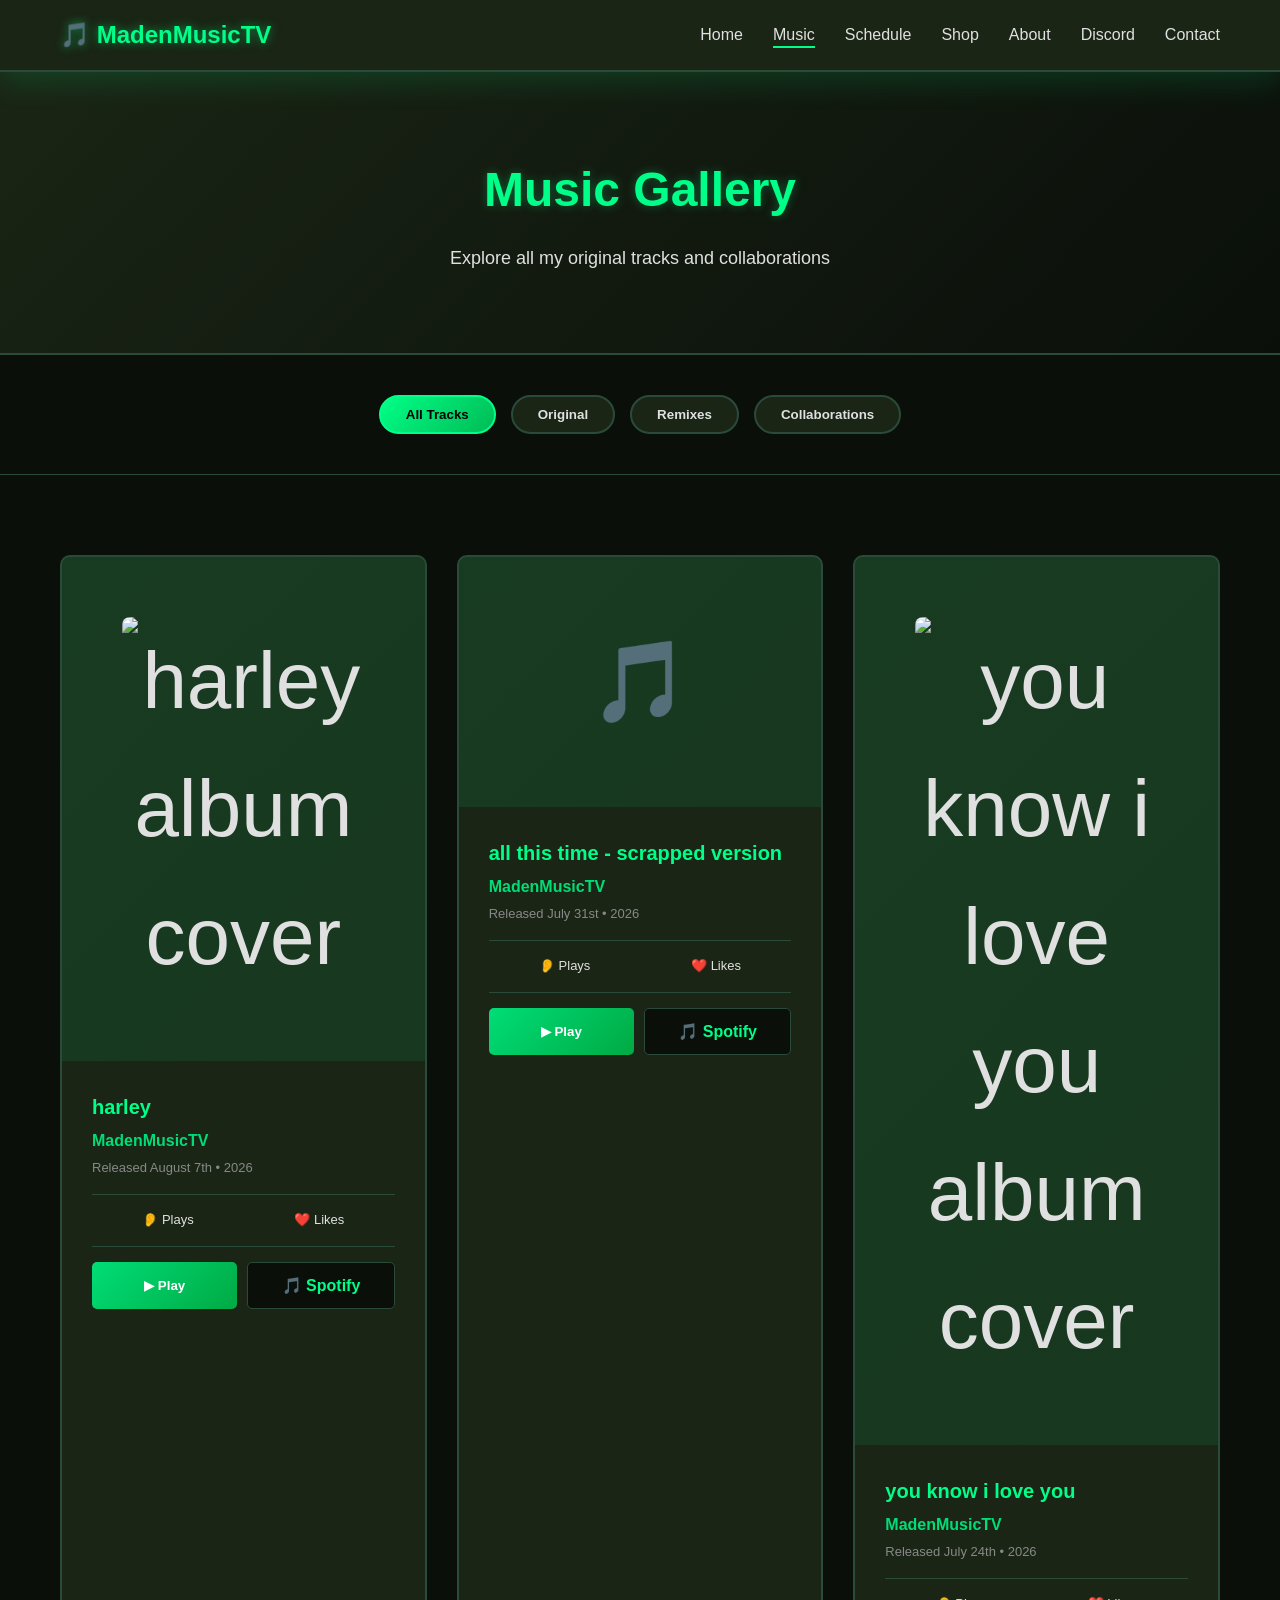
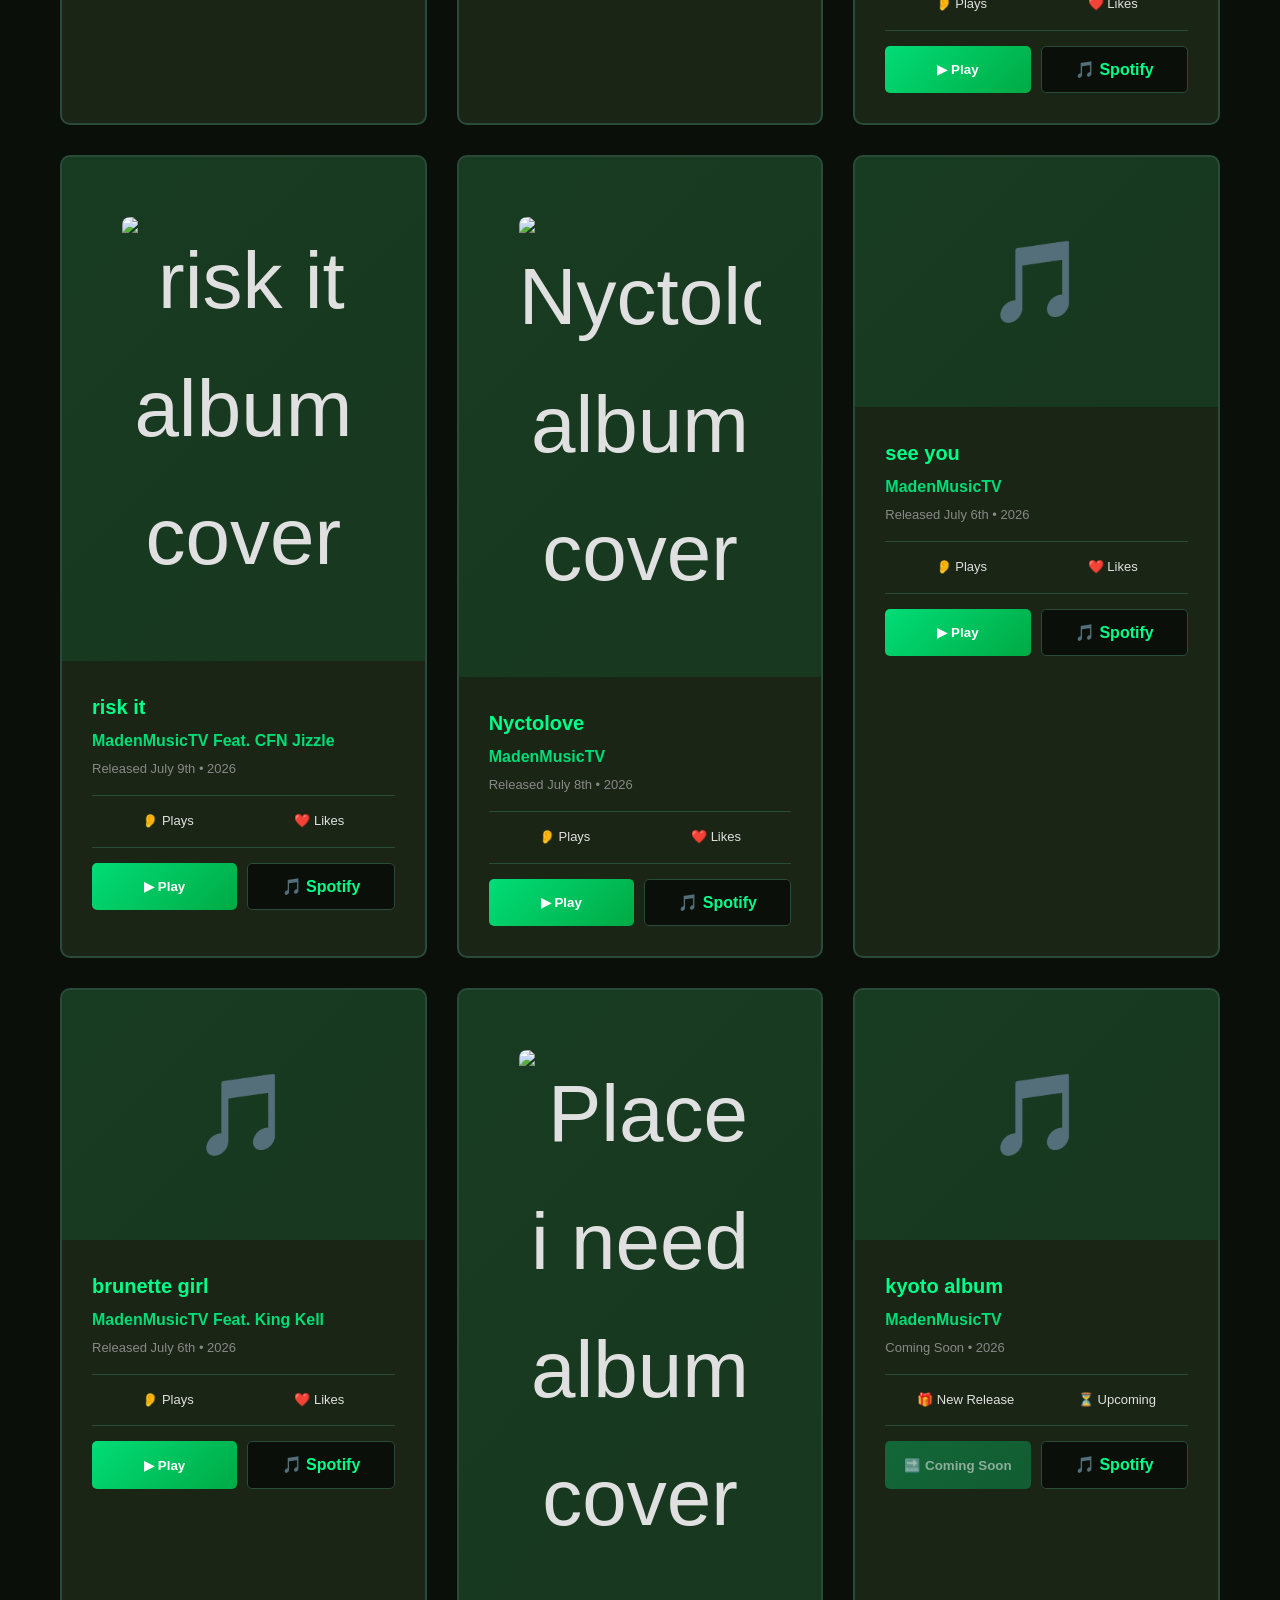
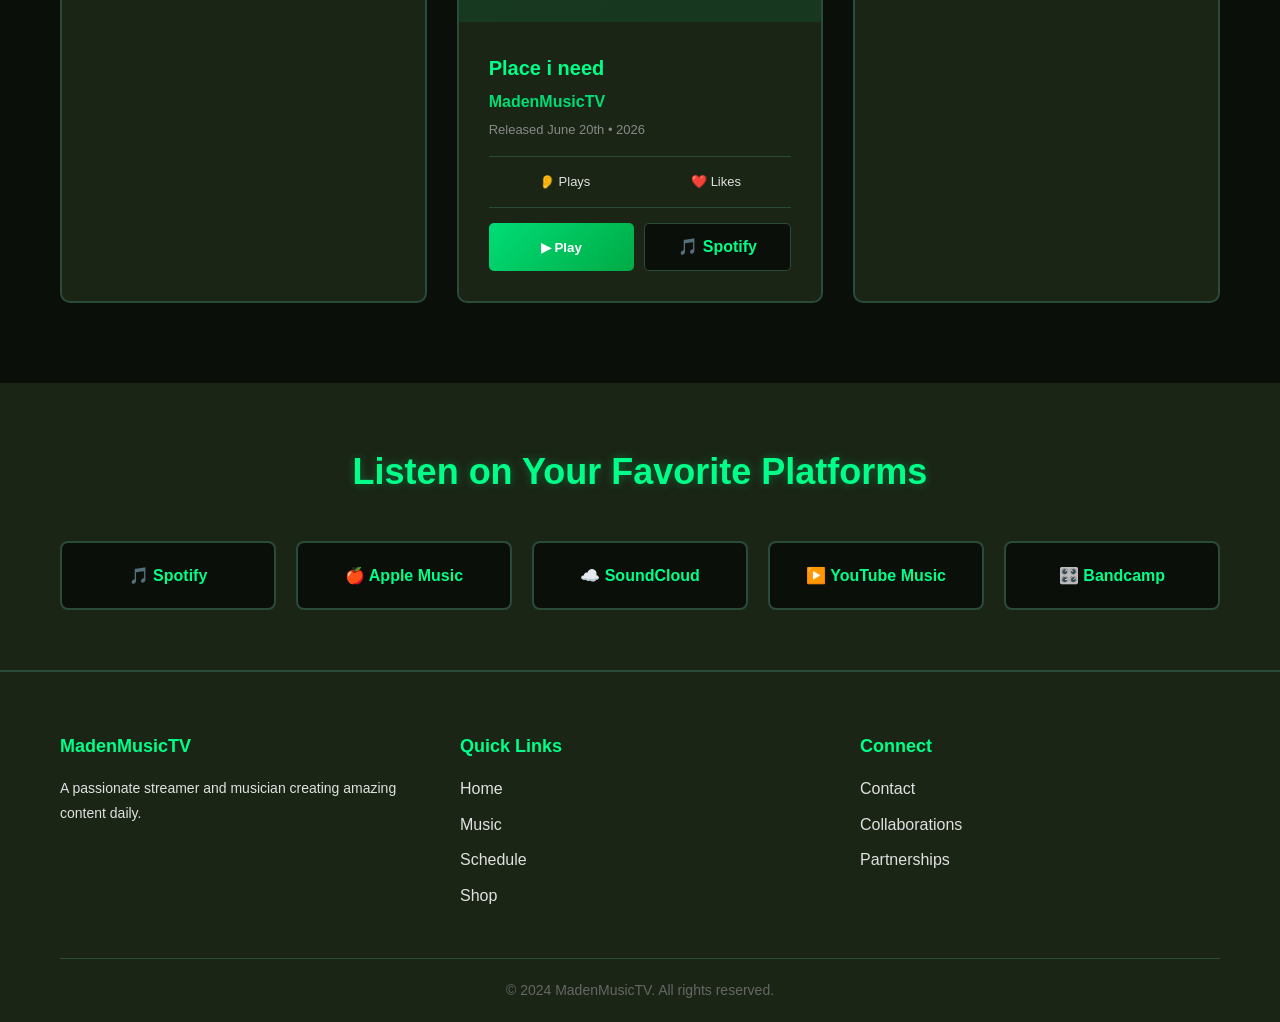
==== commit 5c6e2761: "Add photo gallery page with 7 photos and update navigation" ====
--- a/pages/music.html
+++ b/pages/music.html
@@ -55,139 +55,139 @@
     <section class="music-gallery">
         <div class="container">
             <div class="music-grid-large">
-                <!-- Track 1 -->
+                <!-- Track 1: harley - August 7th -->
                 <div class="track-card" data-category="original">
                     <div class="track-cover"><img src="https://media.discordapp.net/attachments/1532829196613849419/1534992662367698996/IMG_4156.png?ex=6a7f5f51&is=6a7e0dd1&hm=6e166ef42ebe8bca7a0954432d36504a99d75edbe63e7834887a98fd1a2589a5&=&format=webp&quality=lossless" alt="harley album cover"></div>
                     <div class="track-info">
                         <h3>harley</h3>
                         <p class="artist">MadenMusicTV</p>
-                        <p class="genre">Released August 7th • 2024</p>
-                        <div class="track-stats">
-                            <span>👂 Plays</span>
-                            <span>❤️ Likes</span>
-                        </div>
-                        <div class="track-controls">
-                            <button class="play-btn-large">▶ Play</button>
-                            <a href="https://open.spotify.com/artist/5vwLJTEvZmA0BPz9VSmF7D" target="_blank" class="download-btn">🎵 Spotify</a>
-                        </div>
-                    </div>
-                </div>
-
-                <!-- Track 2 -->
+                        <p class="genre">Released August 7th • 2026</p>
+                        <div class="track-stats">
+                            <span>👂 Plays</span>
+                            <span>❤️ Likes</span>
+                        </div>
+                        <div class="track-controls">
+                            <button class="play-btn-large">▶ Play</button>
+                            <a href="https://open.spotify.com/artist/5vwLJTEvZmA0BPz9VSmF7D" target="_blank" class="download-btn">🎵 Spotify</a>
+                        </div>
+                    </div>
+                </div>
+
+                <!-- Track 2: all this time - scrapped version - July 31st -->
+                <div class="track-card" data-category="original">
+                    <div class="track-cover">🎵</div>
+                    <div class="track-info">
+                        <h3>all this time - scrapped version</h3>
+                        <p class="artist">MadenMusicTV</p>
+                        <p class="genre">Released July 31st • 2026</p>
+                        <div class="track-stats">
+                            <span>👂 Plays</span>
+                            <span>❤️ Likes</span>
+                        </div>
+                        <div class="track-controls">
+                            <button class="play-btn-large">▶ Play</button>
+                            <a href="https://open.spotify.com/artist/5vwLJTEvZmA0BPz9VSmF7D" target="_blank" class="download-btn">🎵 Spotify</a>
+                        </div>
+                    </div>
+                </div>
+
+                <!-- Track 3: you know i love you - July 24th -->
                 <div class="track-card" data-category="original">
                     <div class="track-cover"><img src="https://images-ext-1.discordapp.net/external/4lisbaW1akf6ng-qbG9dZ5SuWPOI7PY7UqhECOzlXtk/https/cdn.phototourl.com/free/2026-08-10-533758ef-63dd-4985-81c1-9fc56cc96a5a.jpg?format=webp" alt="you know i love you album cover"></div>
                     <div class="track-info">
                         <h3>you know i love you</h3>
                         <p class="artist">MadenMusicTV</p>
-                        <p class="genre">Released July 24th • 2024</p>
-                        <div class="track-stats">
-                            <span>👂 Plays</span>
-                            <span>❤️ Likes</span>
-                        </div>
-                        <div class="track-controls">
-                            <button class="play-btn-large">▶ Play</button>
-                            <a href="https://open.spotify.com/artist/5vwLJTEvZmA0BPz9VSmF7D" target="_blank" class="download-btn">🎵 Spotify</a>
-                        </div>
-                    </div>
-                </div>
-
-                <!-- Track 3 -->
+                        <p class="genre">Released July 24th • 2026</p>
+                        <div class="track-stats">
+                            <span>👂 Plays</span>
+                            <span>❤️ Likes</span>
+                        </div>
+                        <div class="track-controls">
+                            <button class="play-btn-large">▶ Play</button>
+                            <a href="https://open.spotify.com/artist/5vwLJTEvZmA0BPz9VSmF7D" target="_blank" class="download-btn">🎵 Spotify</a>
+                        </div>
+                    </div>
+                </div>
+
+                <!-- Track 4: risk it - July 9th -->
                 <div class="track-card" data-category="collaboration">
                     <div class="track-cover"><img src="https://images-ext-1.discordapp.net/external/vCQMPQk_250E2XKI7kFfxio4xXdO8pFeU_zsgcP2FMk/https/cdn.phototourl.com/free/2026-08-10-d96143a3-699b-4476-982d-ef94e6d8cf06.jpg?format=webp" alt="risk it album cover"></div>
                     <div class="track-info">
                         <h3>risk it</h3>
                         <p class="artist">MadenMusicTV Feat. CFN Jizzle</p>
-                        <p class="genre">Released July 9th • 2024</p>
-                        <div class="track-stats">
-                            <span>👂 Plays</span>
-                            <span>❤️ Likes</span>
-                        </div>
-                        <div class="track-controls">
-                            <button class="play-btn-large">▶ Play</button>
-                            <a href="https://open.spotify.com/artist/5vwLJTEvZmA0BPz9VSmF7D" target="_blank" class="download-btn">🎵 Spotify</a>
-                        </div>
-                    </div>
-                </div>
-
-                <!-- Track 4 -->
+                        <p class="genre">Released July 9th • 2026</p>
+                        <div class="track-stats">
+                            <span>👂 Plays</span>
+                            <span>❤️ Likes</span>
+                        </div>
+                        <div class="track-controls">
+                            <button class="play-btn-large">▶ Play</button>
+                            <a href="https://open.spotify.com/artist/5vwLJTEvZmA0BPz9VSmF7D" target="_blank" class="download-btn">🎵 Spotify</a>
+                        </div>
+                    </div>
+                </div>
+
+                <!-- Track 5: Nyctolove - July 8th -->
                 <div class="track-card" data-category="original">
                     <div class="track-cover"><img src="https://images-ext-1.discordapp.net/external/xgmkNbMY5o2R5nIVrM1X94HCIL81kstZuriOU0z-jD0/https/cdn.phototourl.com/free/2026-08-10-1cece3b0-78b0-4bcc-9625-1eeec09bf2f7.jpg?format=webp" alt="Nyctolove album cover"></div>
                     <div class="track-info">
                         <h3>Nyctolove</h3>
                         <p class="artist">MadenMusicTV</p>
-                        <p class="genre">Released July 8th • 2024</p>
-                        <div class="track-stats">
-                            <span>👂 Plays</span>
-                            <span>❤️ Likes</span>
-                        </div>
-                        <div class="track-controls">
-                            <button class="play-btn-large">▶ Play</button>
-                            <a href="https://open.spotify.com/artist/5vwLJTEvZmA0BPz9VSmF7D" target="_blank" class="download-btn">🎵 Spotify</a>
-                        </div>
-                    </div>
-                </div>
-
-                <!-- Track 5 -->
-                <div class="track-card" data-category="original">
-                    <div class="track-cover"><img src="https://images-ext-1.discordapp.net/external/U6lZeubJmlLs1XD2yUGQtleBDoyw2khpS24GlnZuAqs/https/cdn.phototourl.com/free/2026-08-10-daa36de7-590e-44a0-b2f9-8471fcb72aef.jpg?format=webp&width=640&height=640" alt="Place i need album cover"></div>
-                    <div class="track-info">
-                        <h3>Place i need</h3>
-                        <p class="artist">MadenMusicTV</p>
-                        <p class="genre">Released June 20th • 2024</p>
-                        <div class="track-stats">
-                            <span>👂 Plays</span>
-                            <span>❤️ Likes</span>
-                        </div>
-                        <div class="track-controls">
-                            <button class="play-btn-large">▶ Play</button>
-                            <a href="https://open.spotify.com/artist/5vwLJTEvZmA0BPz9VSmF7D" target="_blank" class="download-btn">🎵 Spotify</a>
-                        </div>
-                    </div>
-                </div>
-
-                <!-- Track 6 -->
+                        <p class="genre">Released July 8th • 2026</p>
+                        <div class="track-stats">
+                            <span>👂 Plays</span>
+                            <span>❤️ Likes</span>
+                        </div>
+                        <div class="track-controls">
+                            <button class="play-btn-large">▶ Play</button>
+                            <a href="https://open.spotify.com/artist/5vwLJTEvZmA0BPz9VSmF7D" target="_blank" class="download-btn">🎵 Spotify</a>
+                        </div>
+                    </div>
+                </div>
+
+                <!-- Track 6: see you - July 6th -->
                 <div class="track-card" data-category="original">
                     <div class="track-cover">🎵</div>
                     <div class="track-info">
                         <h3>see you</h3>
                         <p class="artist">MadenMusicTV</p>
-                        <p class="genre">Released July 6th • 2024</p>
-                        <div class="track-stats">
-                            <span>👂 Plays</span>
-                            <span>❤️ Likes</span>
-                        </div>
-                        <div class="track-controls">
-                            <button class="play-btn-large">▶ Play</button>
-                            <a href="https://open.spotify.com/artist/5vwLJTEvZmA0BPz9VSmF7D" target="_blank" class="download-btn">🎵 Spotify</a>
-                        </div>
-                    </div>
-                </div>
-
-                <!-- Track 7 -->
+                        <p class="genre">Released July 6th • 2026</p>
+                        <div class="track-stats">
+                            <span>👂 Plays</span>
+                            <span>❤️ Likes</span>
+                        </div>
+                        <div class="track-controls">
+                            <button class="play-btn-large">▶ Play</button>
+                            <a href="https://open.spotify.com/artist/5vwLJTEvZmA0BPz9VSmF7D" target="_blank" class="download-btn">🎵 Spotify</a>
+                        </div>
+                    </div>
+                </div>
+
+                <!-- Track 7: brunette girl - July 6th -->
                 <div class="track-card" data-category="original">
                     <div class="track-cover">🎵</div>
                     <div class="track-info">
                         <h3>brunette girl</h3>
                         <p class="artist">MadenMusicTV Feat. King Kell</p>
-                        <p class="genre">Released July 6th • 2024</p>
-                        <div class="track-stats">
-                            <span>👂 Plays</span>
-                            <span>❤️ Likes</span>
-                        </div>
-                        <div class="track-controls">
-                            <button class="play-btn-large">▶ Play</button>
-                            <a href="https://open.spotify.com/artist/5vwLJTEvZmA0BPz9VSmF7D" target="_blank" class="download-btn">🎵 Spotify</a>
-                        </div>
-                    </div>
-                </div>
-
-                <!-- Track 8 -->
-                <div class="track-card" data-category="original">
-                    <div class="track-cover">🎵</div>
-                    <div class="track-info">
-                        <h3>all this time - scrapped version</h3>
-                        <p class="artist">MadenMusicTV</p>
-                        <p class="genre">Released July 31st • 2024</p>
+                        <p class="genre">Released July 6th • 2026</p>
+                        <div class="track-stats">
+                            <span>👂 Plays</span>
+                            <span>❤️ Likes</span>
+                        </div>
+                        <div class="track-controls">
+                            <button class="play-btn-large">▶ Play</button>
+                            <a href="https://open.spotify.com/artist/5vwLJTEvZmA0BPz9VSmF7D" target="_blank" class="download-btn">🎵 Spotify</a>
+                        </div>
+                    </div>
+                </div>
+
+                <!-- Track 8: Place i need - June 20th -->
+                <div class="track-card" data-category="original">
+                    <div class="track-cover"><img src="https://images-ext-1.discordapp.net/external/U6lZeubJmlLs1XD2yUGQtleBDoyw2khpS24GlnZuAqs/https/cdn.phototourl.com/free/2026-08-10-daa36de7-590e-44a0-b2f9-8471fcb72aef.jpg?format=webp&width=640&height=640" alt="Place i need album cover"></div>
+                    <div class="track-info">
+                        <h3>Place i need</h3>
+                        <p class="artist">MadenMusicTV</p>
+                        <p class="genre">Released June 20th • 2026</p>
                         <div class="track-stats">
                             <span>👂 Plays</span>
                             <span>❤️ Likes</span>
@@ -205,7 +205,7 @@
                     <div class="track-info">
                         <h3>kyoto album</h3>
                         <p class="artist">MadenMusicTV</p>
-                        <p class="genre">Coming Soon • 2024</p>
+                        <p class="genre">Coming Soon • 2026</p>
                         <div class="track-stats">
                             <span>🎁 New Release</span>
                             <span>⏳ Upcoming</span>
--- a/css/pages.css
+++ b/css/pages.css
@@ -1578,6 +1578,123 @@
     font-weight: bold;
 }
 
+/* ========== PHOTO GALLERY PAGE ========== */
+.gallery-section {
+    padding: 80px 0;
+    background-color: var(--dark-bg-secondary);
+}
+
+.photos-grid {
+    display: grid;
+    grid-template-columns: repeat(auto-fit, minmax(280px, 1fr));
+    gap: 25px;
+    margin-bottom: 60px;
+}
+
+.photo-card {
+    position: relative;
+    width: 100%;
+    padding-bottom: 133%;
+    overflow: hidden;
+    border-radius: 12px;
+    border: 3px solid var(--border-color);
+    cursor: pointer;
+    transition: all 0.3s ease;
+}
+
+.photo-card:hover {
+    border-color: var(--primary-color);
+    transform: scale(1.05);
+    box-shadow: 0 0 30px rgba(0, 255, 136, 0.4);
+}
+
+.photo-card img {
+    position: absolute;
+    top: 0;
+    left: 0;
+    width: 100%;
+    height: 100%;
+    object-fit: cover;
+    transition: all 0.3s ease;
+}
+
+.photo-card:hover img {
+    filter: brightness(0.6);
+}
+
+.photo-placeholder {
+    position: absolute;
+    top: 0;
+    left: 0;
+    width: 100%;
+    height: 100%;
+    display: flex;
+    flex-direction: column;
+    align-items: center;
+    justify-content: center;
+    background: linear-gradient(135deg, rgba(0, 255, 136, 0.1), rgba(0, 221, 119, 0.1));
+    color: var(--accent-text);
+    text-align: center;
+    padding: 20px;
+    font-size: 48px;
+}
+
+.photo-placeholder p:last-child {
+    font-size: 16px;
+    color: var(--light-text);
+    margin-top: 10px;
+}
+
+.photo-overlay {
+    position: absolute;
+    top: 0;
+    left: 0;
+    width: 100%;
+    height: 100%;
+    display: flex;
+    align-items: center;
+    justify-content: center;
+    background: rgba(0, 0, 0, 0.7);
+    opacity: 0;
+    transition: opacity 0.3s ease;
+}
+
+.photo-overlay p {
+    font-size: 18px;
+    color: var(--accent-text);
+    text-shadow: 0 0 10px rgba(0, 255, 136, 0.5);
+}
+
+.photo-card:hover .photo-overlay {
+    opacity: 1;
+}
+
+.gallery-cta {
+    text-align: center;
+    padding: 50px;
+    background-color: var(--dark-bg);
+    border: 3px solid var(--primary-color);
+    border-radius: 15px;
+    box-shadow: 0 0 30px rgba(0, 255, 136, 0.3);
+}
+
+.gallery-cta h2 {
+    font-size: 36px;
+    color: var(--accent-text);
+    margin-bottom: 15px;
+    text-shadow: 0 0 10px rgba(0, 255, 136, 0.4);
+}
+
+.gallery-cta p {
+    font-size: 16px;
+    color: var(--light-text);
+    margin-bottom: 25px;
+}
+
+.gallery-cta .btn {
+    display: inline-block;
+}
+
 /* ========== RESPONSIVE ADJUSTMENTS ========== */
 @media (max-width: 768px) {
     .page-header h1 {
